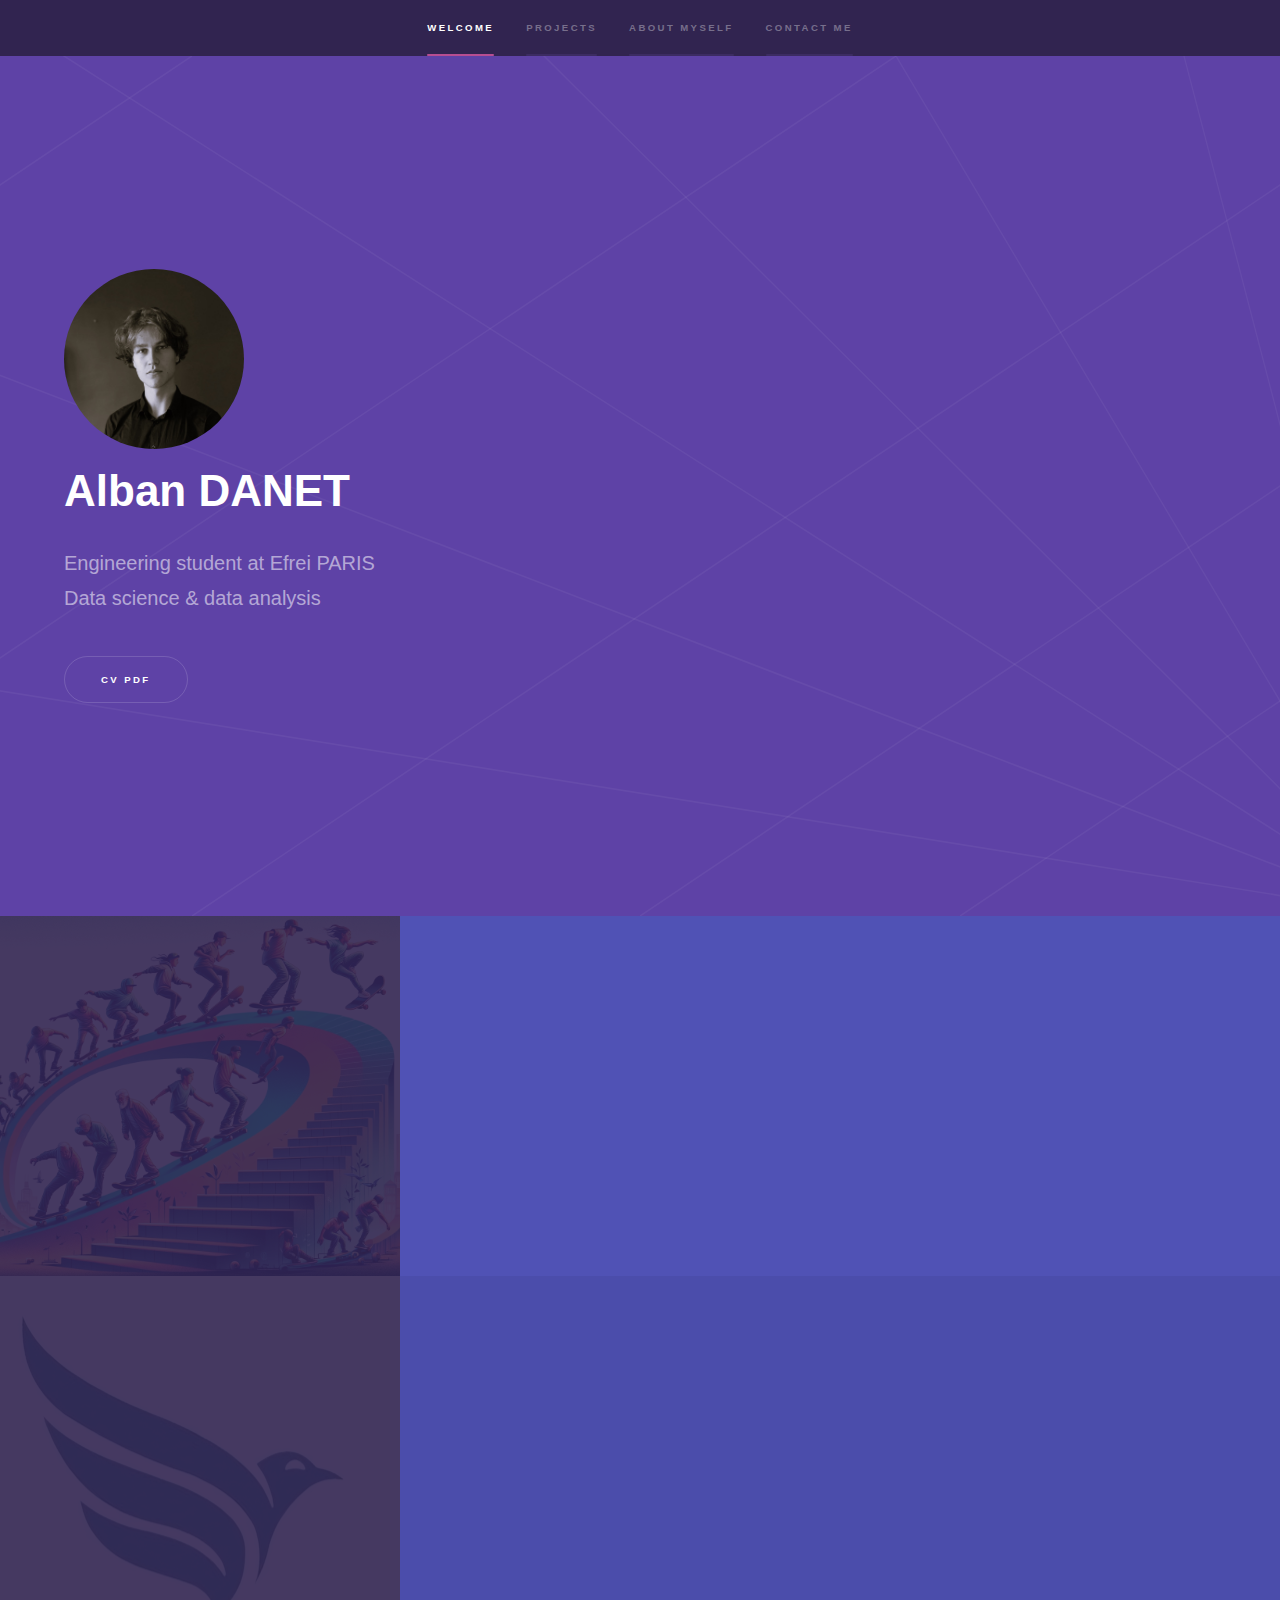
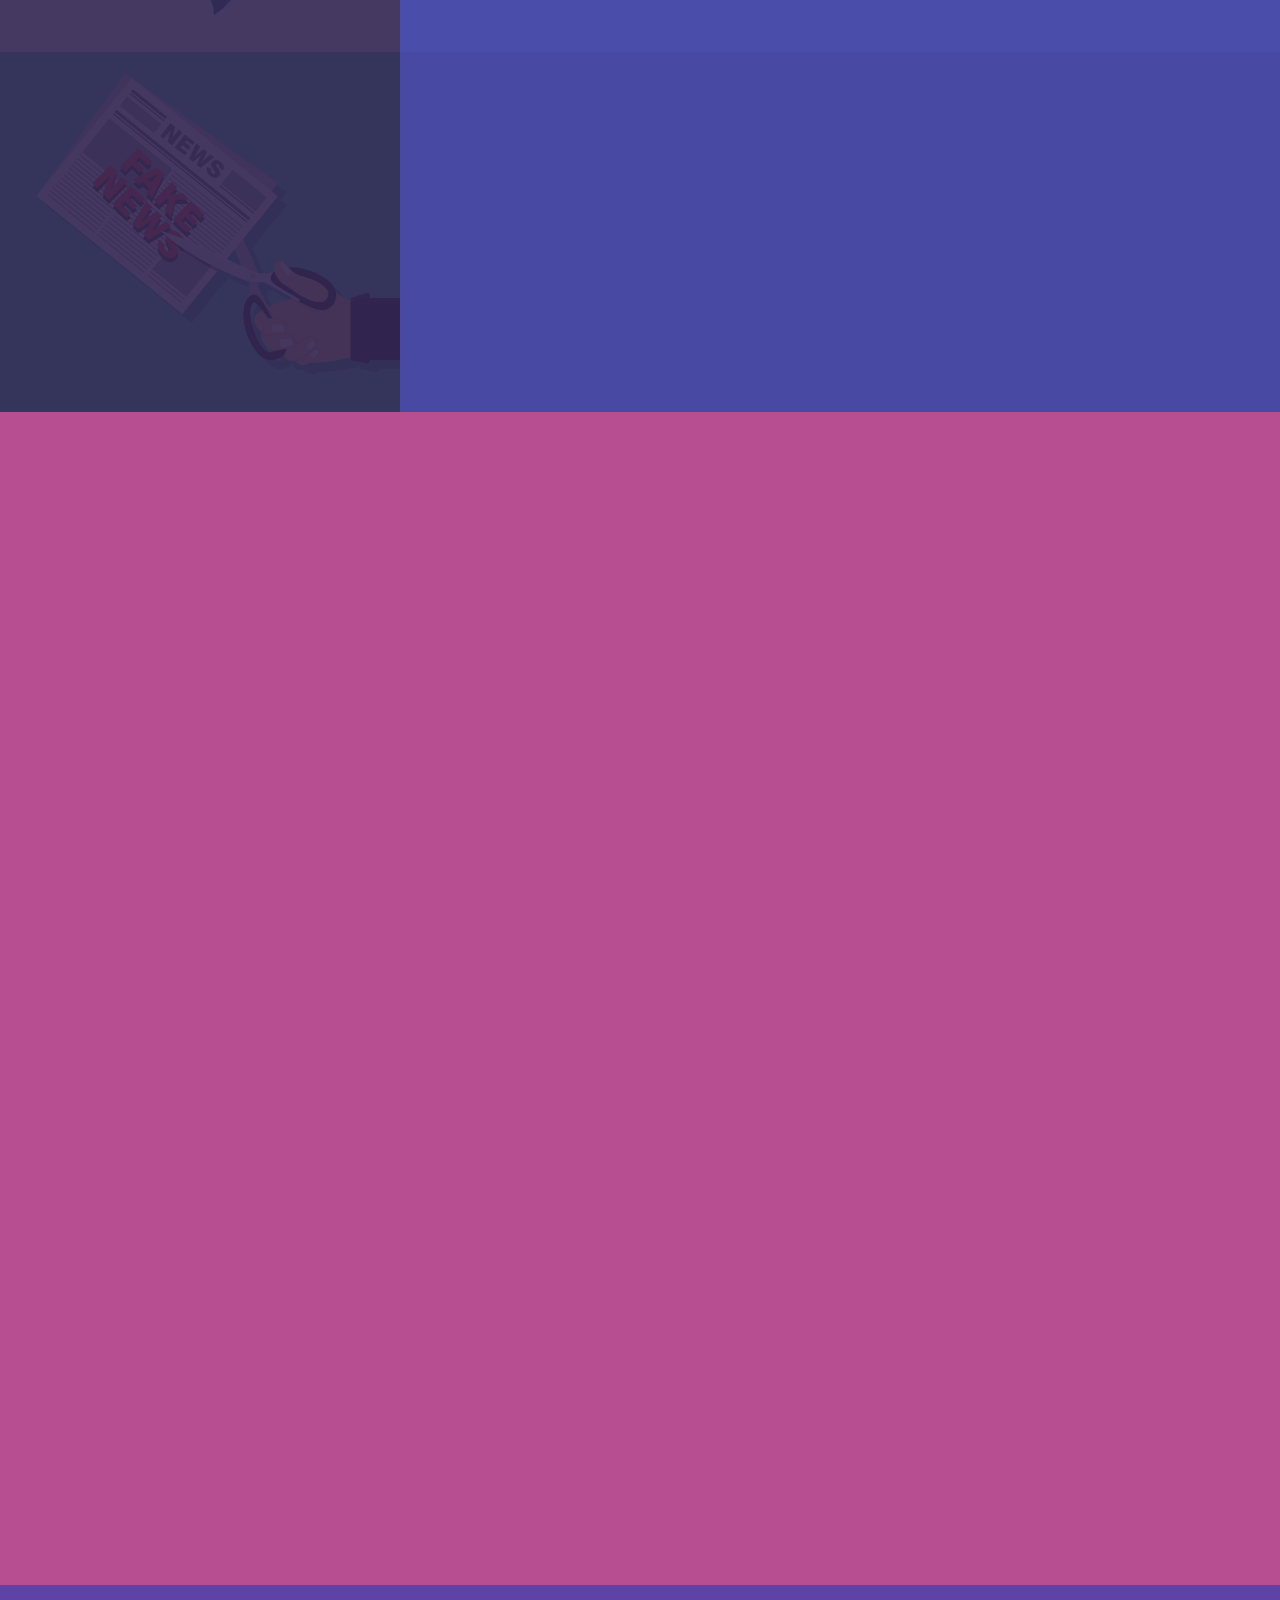
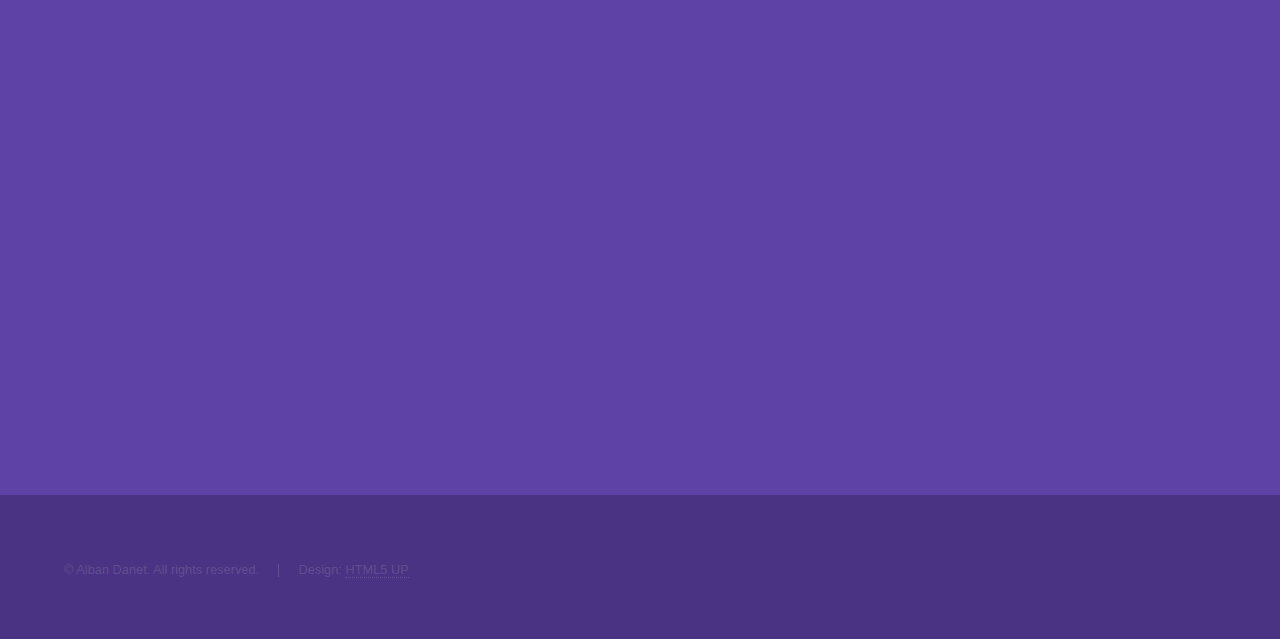
==== index.html @ cf2ff861 "Entire push" ====
<!DOCTYPE HTML>
<!--
	Design by
	Hyperspace by HTML5 UP
	html5up.net | @ajlkn

	Content by 
	Alban Danet

	Changes : 
	- Adding a profil picture image.
	- Adding new categories for the projects parts.
	- The contact part has been simplified. Deleting the form and the introduction paragraph.
-->
<html>
	<head>
		<title>Alban_DANET_data</title>
		<meta charset="utf-8" />
		<meta name="viewport" content="width=device-width, initial-scale=1, user-scalable=no" />
		<link rel="stylesheet" href="assets/css/main.css" />
		<noscript><link rel="stylesheet" href="assets/css/noscript.css" /></noscript>
	</head>
	<body class="is-preload">

		<!-- Sidebar -->
			<section id="sidebar">
				<div class="inner">
					<nav>
						<ul>
							<li><a href="#intro">Welcome</a></li>
							<li><a href="#projects">Projects</a></li>
							<li><a href="#about">About myself</a></li>
							<li><a href="#contact">Contact me</a></li>
						</ul>
					</nav>
				</div>
			</section>

		<!-- Wrapper -->
			<div id="wrapper">

				<!-- Intro -->
					<section id="intro" class="wrapper style1 fullscreen fade-up">
						<div class="inner">
							<img src="images/photo_profil_nb.jpg" style="width:180px; height:180px; object-fit: cover; border-radius: 50%; display: inline-block;">
							<h1>Alban DANET</h1>
							<p>Engineering student at Efrei PARIS<br />
							Data science & data analysis</p>
							<ul class="actions">
								<li><a href="images/cv_Alban_DANET_2023.pdf" class="button">CV PDF</a></li>
							</ul>
						</div>
					</section>
				
				<!-- Projects -->
					<section id="projects" class="wrapper style2 spotlights">
						<section>
							<a href="#" class="image"><img src="images/ageperf_ffrs.jpg" alt="" data-position="center center" /></a>
							<div class="content">
								<div class="inner">
									<h2>Age-Performance Dynamics in Skateboarding</h2>
									<p>Developing a comprehensive ranking system aimed at evaluating skateboarders, with the ultimate goal of uncovering the intricate relationship between age and performance in the world of skateboarding. <em>FFRS - internship</em></p>
									<ul class="actions">
										<li><a href="ageperf_ffrs.html" class="button">Learn more</a></li>
									</ul>
								</div>
							</div>
						</section>
						<section>
							<a href="#" class="image"><img src="images/falcon.jpeg" alt="" data-position="top center" /></a>
							<div class="content">
								<div class="inner">
									<h2>FALC'ON</h2>
									<p>Joining FALC'On as a data scientist, I'm contributing to this project incubated at Efrei Paris, which aims to make text transcription into Easy-to-Read and Understand (FALC) format accessible to all, simplifying documents for those with reading difficulties, dyslexia, or language barriers.</p>
									<ul class="actions">
										<li><a href="falcon.html" class="button">Learn more</a></li>
									</ul>
								</div>
							</div>
						</section>
						<section>
							<a href="#" class="image"><img src="images/fake_news.jpg" alt="" data-position="25% 25%" /></a>
							<div class="content">
								<div class="inner">
									<h2>Truth Guard</h2>
									<p>Participating in the development of the machine learning model for Truth Guard, a school project aimed at creating a fake news detector.</p>
									<ul class="actions">
										<li><a href="truthguard.html" class="button">Learn more</a></li>
									</ul>
								</div>
							</div>
						</section>
					</section>

				<!-- About myself -->
					<section id="about" class="wrapper style3 fade-up">
						<div class="inner">
							<h2>My Journey</h2>
							<p>From a young age, I have been deeply passionate about science, mathematics, sports, and especially the statistical aspects of sports dashboards. This led me to choose an engineering school with a wide range of career opportunities. My fascination with data began with data visualization projects and gradually evolved into machine learning projects. Currently, I am pursuing a Master's in Data Engineering, where I am driven by the challenge of solving problems using data.</p>

							<h2>Professional Experience</h2>
							<p>Since my second-year internship, I have been working at Fnac during the holidays, gaining practical experience in a dynamic retail environment. I also hold a BAFA certification and have been involved in youth animation, which has enhanced my skills in leadership and communication. Additionally, I made my first-year master's internship at INSEP with the French Roller Sports Federation. It was focused on data science and data analysis, further strengthening my practical knowledge in the field.</p>
							
							<br>

							<div class="features">
								<section>
									<span class="icon solid major fa-solid fa-code-branch"></span>
									<h3>Python & Data Management</h3>
									<p>Skilled in Python for machine learning, data visualization, and general data management tasks, enabling effective analysis and insights.</p>
								</section>
								<section>
									<span class="icon solid major fa-globe"></span>
									<h3>Advanced English</h3>
									<p>Proficient in English with a TOEIC score of 870, capable of fluent communication and understanding technical documentation.</p>
								</section>
								<section>
									<span class="icon solid major fa-database"></span>
									<h3>SQL Database Management</h3>
									<p>Experienced in managing databases using SQL, enhancing data accessibility and integrity across complex systems.</p>
								</section>
								<section>
									<span class="icon solid major fa-users"></span>
									<h3>Leadership</h3>
									<p>Demonstrated leadership skills, guiding teams towards achieving common goals and fostering a collaborative work environment.</p>
								</section>
								<section>
									<span class="icon solid major fa-chart-bar"></span>
									<h3>Advanced Mathematics</h3>
									<p>Strong foundation in advanced mathematics including statistics and probability, crucial for rigorous data analysis.</p>
								</section>
								<section>
									<span class="icon solid major fa-comments"></span>
									<h3>Communication</h3>
									<p>Effective communicator, adept at presenting complex information clearly and persuasively to diverse audiences.</p>
								</section>
							</div>
							
					</section>

				<!-- Contact -->
				<section id="contact" class="wrapper style1 fade-up">
					<div class="inner">
						<h2>Contact</h2>
						<ul class="contact">
							<li>
								<h3>Address</h3>
								<span>Paris 15, France</span>
							</li>
							<li>
								<h3>Phone</h3>
								<span>06 45 59 61 69</span>
							</li>
							<li>
								<h3>Email</h3>
								<a href="mailto:alban.danet@efrei.net">alban.danet@efrei.net</a>
							</li>
							<li>
								<h3>Connect with me</h3>
								<ul class="icons">
									<li><a href="https://github.com/albandanet" class="icon brands fa-github"><span class="label">GitHub</span></a></li>
									<li><a href="https://fr.linkedin.com/in/alban-danet-a6b5591b9" class="icon brands fa-linkedin-in"><span class="label">LinkedIn</span></a></li>
									<li><a href="mailto:alban.danet@efrei.net" class="icon solid fa-envelope"><span class="label">Email</span></a></li>
								</ul>
							</li>
						</ul>
					</div>
				</section>
				

			</div>

		<!-- Footer -->
			<footer id="footer" class="wrapper style1-alt">
				<div class="inner">
					<ul class="menu">
						<li>&copy; Alban Danet. All rights reserved.</li><li>Design: <a href="http://html5up.net">HTML5 UP</a></li>
					</ul>
				</div>
			</footer>

		<!-- Scripts -->
			<script src="assets/js/jquery.min.js"></script>
			<script src="assets/js/jquery.scrollex.min.js"></script>
			<script src="assets/js/jquery.scrolly.min.js"></script>
			<script src="assets/js/browser.min.js"></script>
			<script src="assets/js/breakpoints.min.js"></script>
			<script src="assets/js/util.js"></script>
			<script src="assets/js/main.js"></script>

	</body>
</html>
---- assets/css/main.css ----
@import url(fontawesome-all.min.css);

/*
	Hyperspace by HTML5 UP
	html5up.net | @ajlkn
	Free for personal and commercial use under the CCA 3.0 license (html5up.net/license)
*/

html, body, div, span, applet, object,
iframe, h1, h2, h3, h4, h5, h6, p, blockquote,
pre, a, abbr, acronym, address, big, cite,
code, del, dfn, em, img, ins, kbd, q, s, samp,
small, strike, strong, sub, sup, tt, var, b,
u, i, center, dl, dt, dd, ol, ul, li, fieldset,
form, label, legend, table, caption, tbody,
tfoot, thead, tr, th, td, article, aside,
canvas, details, embed, figure, figcaption,
footer, header, hgroup, menu, nav, output, ruby,
section, summary, time, mark, audio, video {
	margin: 0;
	padding: 0;
	border: 0;
	font-size: 100%;
	font: inherit;
	vertical-align: baseline;}

article, aside, details, figcaption, figure,
footer, header, hgroup, menu, nav, section {
	display: block;}

body {
	line-height: 1;
}

ol, ul {
	list-style: none;
}

blockquote, q {
	quotes: none;
}

	blockquote:before, blockquote:after, q:before, q:after {
		content: '';
		content: none;
	}

table {
	border-collapse: collapse;
	border-spacing: 0;
}

body {
	-webkit-text-size-adjust: none;
}

mark {
	background-color: transparent;
	color: inherit;
}

input::-moz-focus-inner {
	border: 0;
	padding: 0;
}

input, select, textarea {
	-moz-appearance: none;
	-webkit-appearance: none;
	-ms-appearance: none;
	appearance: none;
}

/* Basic */

	@-ms-viewport {
		width: device-width;
	}

	body {
		-ms-overflow-style: scrollbar;
	}

	@media screen and (max-width: 480px) {

		html, body {
			min-width: 320px;
		}

	}

	html {
		box-sizing: border-box;
	}

	*, *:before, *:after {
		box-sizing: inherit;
	}

	body {
		background: #312450;
	}

		body.is-preload *, body.is-preload *:before, body.is-preload *:after {
			-moz-animation: none !important;
			-webkit-animation: none !important;
			-ms-animation: none !important;
			animation: none !important;
			-moz-transition: none !important;
			-webkit-transition: none !important;
			-ms-transition: none !important;
			transition: none !important;
		}

/* Type */

	body, input, select, textarea {
		color: rgba(255, 255, 255, 0.55);
		font-family: Arial, Helvetica, sans-serif;
		font-size: 16.5pt;
		font-weight: normal;
		line-height: 1.75;
	}

		@media screen and (max-width: 1680px) {

			body, input, select, textarea {
				font-size: 13pt;
			}

		}

		@media screen and (max-width: 1280px) {

			body, input, select, textarea {
				font-size: 12pt;
			}

		}

		@media screen and (max-width: 360px) {

			body, input, select, textarea {
				font-size: 11pt;
			}

		}

	a {
		-moz-transition: color 0.2s ease, border-bottom-color 0.2s ease;
		-webkit-transition: color 0.2s ease, border-bottom-color 0.2s ease;
		-ms-transition: color 0.2s ease, border-bottom-color 0.2s ease;
		transition: color 0.2s ease, border-bottom-color 0.2s ease;
		border-bottom: dotted 1px rgba(255, 255, 255, 0.35);
		color: inherit;
		text-decoration: none;
	}

		a:hover {
			border-bottom-color: transparent;
			color: #ffffff;
		}

	strong, b {
		color: #ffffff;
		font-weight: bold;
	}

	em, i {
		font-style: italic;
	}

	p {
		margin: 0 0 2em 0;
	}

	h1, h2, h3, h4, h5, h6 {
		color: #ffffff;
		font-weight: bold;
		line-height: 1.5;
		margin: 0 0 0.5em 0;
	}

		h1 a, h2 a, h3 a, h4 a, h5 a, h6 a {
			color: inherit;
			text-decoration: none;
		}

	h1 {
		font-size: 2.75em;
	}

		h1.major {
			margin: 0 0 1.3em 0;
			position: relative;
			padding-bottom: 0.35em;
		}

			h1.major:after {
				background-image: -moz-linear-gradient(to right, #5e42a6, #b74e91);
				background-image: -webkit-linear-gradient(to right, #5e42a6, #b74e91);
				background-image: -ms-linear-gradient(to right, #5e42a6, #b74e91);
				background-image: linear-gradient(to right, #5e42a6, #b74e91);
				-moz-transition: max-width 0.2s ease;
				-webkit-transition: max-width 0.2s ease;
				-ms-transition: max-width 0.2s ease;
				transition: max-width 0.2s ease;
				border-radius: 0.2em;
				bottom: 0;
				content: '';
				height: 0.05em;
				position: absolute;
				right: 0;
				width: 100%;
			}

	h2 {
		font-size: 1.75em;
	}

	h3 {
		font-size: 1.1em;
	}

	h4 {
		font-size: 1em;
	}

	h5 {
		font-size: 0.8em;
	}

	h6 {
		font-size: 0.6em;
	}

	@media screen and (max-width: 736px) {

		h1 {
			font-size: 2em;
		}

		h2 {
			font-size: 1.25em;
		}

		h3 {
			font-size: 1em;
		}

		h4 {
			font-size: 0.8em;
		}

		h5 {
			font-size: 0.6em;
		}

		h6 {
			font-size: 0.6em;
		}

	}

	sub {
		font-size: 0.8em;
		position: relative;
		top: 0.5em;
	}

	sup {
		font-size: 0.8em;
		position: relative;
		top: -0.5em;
	}

	blockquote {
		border-left: solid 4px rgba(255, 255, 255, 0.15);
		font-style: italic;
		margin: 0 0 2em 0;
		padding: 0.5em 0 0.5em 2em;
	}

	code {
		background: rgba(255, 255, 255, 0.05);
		border-radius: 0.25em;
		border: solid 1px rgba(255, 255, 255, 0.15);
		font-family: "Courier New", monospace;
		font-size: 0.9em;
		margin: 0 0.25em;
		padding: 0.25em 0.65em;
	}

	pre {
		-webkit-overflow-scrolling: touch;
		font-family: "Courier New", monospace;
		font-size: 0.9em;
		margin: 0 0 2em 0;
	}

		pre code {
			display: block;
			line-height: 1.75em;
			padding: 1em 1.5em;
			overflow-x: auto;
		}

	hr {
		border: 0;
		border-bottom: solid 1px rgba(255, 255, 255, 0.15);
		margin: 2em 0;
	}

		hr.major {
			margin: 3em 0;
		}

	.align-left {
		text-align: left;
	}

	.align-center {
		text-align: center;
	}

	.align-right {
		text-align: right;
	}

/* Row */

	.row {
		display: flex;
		flex-wrap: wrap;
		box-sizing: border-box;
		align-items: stretch;
	}

		.row > * {
			box-sizing: border-box;
		}

		.row.gtr-uniform > * > :last-child {
			margin-bottom: 0;
		}

		.row.aln-left {
			justify-content: flex-start;
		}

		.row.aln-center {
			justify-content: center;
		}

		.row.aln-right {
			justify-content: flex-end;
		}

		.row.aln-top {
			align-items: flex-start;
		}

		.row.aln-middle {
			align-items: center;
		}

		.row.aln-bottom {
			align-items: flex-end;
		}

		.row > .imp {
			order: -1;
		}

		.row > .col-1 {
			width: 8.33333%;
		}

		.row > .off-1 {
			margin-left: 8.33333%;
		}

		.row > .col-2 {
			width: 16.66667%;
		}

		.row > .off-2 {
			margin-left: 16.66667%;
		}

		.row > .col-3 {
			width: 25%;
		}

		.row > .off-3 {
			margin-left: 25%;
		}

		.row > .col-4 {
			width: 33.33333%;
		}

		.row > .off-4 {
			margin-left: 33.33333%;
		}

		.row > .col-5 {
			width: 41.66667%;
		}

		.row > .off-5 {
			margin-left: 41.66667%;
		}

		.row > .col-6 {
			width: 50%;
		}

		.row > .off-6 {
			margin-left: 50%;
		}

		.row > .col-7 {
			width: 58.33333%;
		}

		.row > .off-7 {
			margin-left: 58.33333%;
		}

		.row > .col-8 {
			width: 66.66667%;
		}

		.row > .off-8 {
			margin-left: 66.66667%;
		}

		.row > .col-9 {
			width: 75%;
		}

		.row > .off-9 {
			margin-left: 75%;
		}

		.row > .col-10 {
			width: 83.33333%;
		}

		.row > .off-10 {
			margin-left: 83.33333%;
		}

		.row > .col-11 {
			width: 91.66667%;
		}

		.row > .off-11 {
			margin-left: 91.66667%;
		}

		.row > .col-12 {
			width: 100%;
		}

		.row > .off-12 {
			margin-left: 100%;
		}

		.row.gtr-0 {
			margin-top: 0;
			margin-left: 0em;
		}

			.row.gtr-0 > * {
				padding: 0 0 0 0em;
			}

			.row.gtr-0.gtr-uniform {
				margin-top: 0em;
			}

				.row.gtr-0.gtr-uniform > * {
					padding-top: 0em;
				}

		.row.gtr-25 {
			margin-top: 0;
			margin-left: -0.375em;
		}

			.row.gtr-25 > * {
				padding: 0 0 0 0.375em;
			}

			.row.gtr-25.gtr-uniform {
				margin-top: -0.375em;
			}

				.row.gtr-25.gtr-uniform > * {
					padding-top: 0.375em;
				}

		.row.gtr-50 {
			margin-top: 0;
			margin-left: -0.75em;
		}

			.row.gtr-50 > * {
				padding: 0 0 0 0.75em;
			}

			.row.gtr-50.gtr-uniform {
				margin-top: -0.75em;
			}

				.row.gtr-50.gtr-uniform > * {
					padding-top: 0.75em;
				}

		.row {
			margin-top: 0;
			margin-left: -1.5em;
		}

			.row > * {
				padding: 0 0 0 1.5em;
			}

			.row.gtr-uniform {
				margin-top: -1.5em;
			}

				.row.gtr-uniform > * {
					padding-top: 1.5em;
				}

		.row.gtr-150 {
			margin-top: 0;
			margin-left: -2.25em;
		}

			.row.gtr-150 > * {
				padding: 0 0 0 2.25em;
			}

			.row.gtr-150.gtr-uniform {
				margin-top: -2.25em;
			}

				.row.gtr-150.gtr-uniform > * {
					padding-top: 2.25em;
				}

		.row.gtr-200 {
			margin-top: 0;
			margin-left: -3em;
		}

			.row.gtr-200 > * {
				padding: 0 0 0 3em;
			}

			.row.gtr-200.gtr-uniform {
				margin-top: -3em;
			}

				.row.gtr-200.gtr-uniform > * {
					padding-top: 3em;
				}

		@media screen and (max-width: 1680px) {

			.row {
				display: flex;
				flex-wrap: wrap;
				box-sizing: border-box;
				align-items: stretch;
			}

				.row > * {
					box-sizing: border-box;
				}

				.row.gtr-uniform > * > :last-child {
					margin-bottom: 0;
				}

				.row.aln-left {
					justify-content: flex-start;
				}

				.row.aln-center {
					justify-content: center;
				}

				.row.aln-right {
					justify-content: flex-end;
				}

				.row.aln-top {
					align-items: flex-start;
				}

				.row.aln-middle {
					align-items: center;
				}

				.row.aln-bottom {
					align-items: flex-end;
				}

				.row > .imp-xlarge {
					order: -1;
				}

				.row > .col-1-xlarge {
					width: 8.33333%;
				}

				.row > .off-1-xlarge {
					margin-left: 8.33333%;
				}

				.row > .col-2-xlarge {
					width: 16.66667%;
				}

				.row > .off-2-xlarge {
					margin-left: 16.66667%;
				}

				.row > .col-3-xlarge {
					width: 25%;
				}

				.row > .off-3-xlarge {
					margin-left: 25%;
				}

				.row > .col-4-xlarge {
					width: 33.33333%;
				}

				.row > .off-4-xlarge {
					margin-left: 33.33333%;
				}

				.row > .col-5-xlarge {
					width: 41.66667%;
				}

				.row > .off-5-xlarge {
					margin-left: 41.66667%;
				}

				.row > .col-6-xlarge {
					width: 50%;
				}

				.row > .off-6-xlarge {
					margin-left: 50%;
				}

				.row > .col-7-xlarge {
					width: 58.33333%;
				}

				.row > .off-7-xlarge {
					margin-left: 58.33333%;
				}

				.row > .col-8-xlarge {
					width: 66.66667%;
				}

				.row > .off-8-xlarge {
					margin-left: 66.66667%;
				}

				.row > .col-9-xlarge {
					width: 75%;
				}

				.row > .off-9-xlarge {
					margin-left: 75%;
				}

				.row > .col-10-xlarge {
					width: 83.33333%;
				}

				.row > .off-10-xlarge {
					margin-left: 83.33333%;
				}

				.row > .col-11-xlarge {
					width: 91.66667%;
				}

				.row > .off-11-xlarge {
					margin-left: 91.66667%;
				}

				.row > .col-12-xlarge {
					width: 100%;
				}

				.row > .off-12-xlarge {
					margin-left: 100%;
				}

				.row.gtr-0 {
					margin-top: 0;
					margin-left: 0em;
				}

					.row.gtr-0 > * {
						padding: 0 0 0 0em;
					}

					.row.gtr-0.gtr-uniform {
						margin-top: 0em;
					}

						.row.gtr-0.gtr-uniform > * {
							padding-top: 0em;
						}

				.row.gtr-25 {
					margin-top: 0;
					margin-left: -0.375em;
				}

					.row.gtr-25 > * {
						padding: 0 0 0 0.375em;
					}

					.row.gtr-25.gtr-uniform {
						margin-top: -0.375em;
					}

						.row.gtr-25.gtr-uniform > * {
							padding-top: 0.375em;
						}

				.row.gtr-50 {
					margin-top: 0;
					margin-left: -0.75em;
				}

					.row.gtr-50 > * {
						padding: 0 0 0 0.75em;
					}

					.row.gtr-50.gtr-uniform {
						margin-top: -0.75em;
					}

						.row.gtr-50.gtr-uniform > * {
							padding-top: 0.75em;
						}

				.row {
					margin-top: 0;
					margin-left: -1.5em;
				}

					.row > * {
						padding: 0 0 0 1.5em;
					}

					.row.gtr-uniform {
						margin-top: -1.5em;
					}

						.row.gtr-uniform > * {
							padding-top: 1.5em;
						}

				.row.gtr-150 {
					margin-top: 0;
					margin-left: -2.25em;
				}

					.row.gtr-150 > * {
						padding: 0 0 0 2.25em;
					}

					.row.gtr-150.gtr-uniform {
						margin-top: -2.25em;
					}

						.row.gtr-150.gtr-uniform > * {
							padding-top: 2.25em;
						}

				.row.gtr-200 {
					margin-top: 0;
					margin-left: -3em;
				}

					.row.gtr-200 > * {
						padding: 0 0 0 3em;
					}

					.row.gtr-200.gtr-uniform {
						margin-top: -3em;
					}

						.row.gtr-200.gtr-uniform > * {
							padding-top: 3em;
						}

		}

		@media screen and (max-width: 1280px) {

			.row {
				display: flex;
				flex-wrap: wrap;
				box-sizing: border-box;
				align-items: stretch;
			}

				.row > * {
					box-sizing: border-box;
				}

				.row.gtr-uniform > * > :last-child {
					margin-bottom: 0;
				}

				.row.aln-left {
					justify-content: flex-start;
				}

				.row.aln-center {
					justify-content: center;
				}

				.row.aln-right {
					justify-content: flex-end;
				}

				.row.aln-top {
					align-items: flex-start;
				}

				.row.aln-middle {
					align-items: center;
				}

				.row.aln-bottom {
					align-items: flex-end;
				}

				.row > .imp-large {
					order: -1;
				}

				.row > .col-1-large {
					width: 8.33333%;
				}

				.row > .off-1-large {
					margin-left: 8.33333%;
				}

				.row > .col-2-large {
					width: 16.66667%;
				}

				.row > .off-2-large {
					margin-left: 16.66667%;
				}

				.row > .col-3-large {
					width: 25%;
				}

				.row > .off-3-large {
					margin-left: 25%;
				}

				.row > .col-4-large {
					width: 33.33333%;
				}

				.row > .off-4-large {
					margin-left: 33.33333%;
				}

				.row > .col-5-large {
					width: 41.66667%;
				}

				.row > .off-5-large {
					margin-left: 41.66667%;
				}

				.row > .col-6-large {
					width: 50%;
				}

				.row > .off-6-large {
					margin-left: 50%;
				}

				.row > .col-7-large {
					width: 58.33333%;
				}

				.row > .off-7-large {
					margin-left: 58.33333%;
				}

				.row > .col-8-large {
					width: 66.66667%;
				}

				.row > .off-8-large {
					margin-left: 66.66667%;
				}

				.row > .col-9-large {
					width: 75%;
				}

				.row > .off-9-large {
					margin-left: 75%;
				}

				.row > .col-10-large {
					width: 83.33333%;
				}

				.row > .off-10-large {
					margin-left: 83.33333%;
				}

				.row > .col-11-large {
					width: 91.66667%;
				}

				.row > .off-11-large {
					margin-left: 91.66667%;
				}

				.row > .col-12-large {
					width: 100%;
				}

				.row > .off-12-large {
					margin-left: 100%;
				}

				.row.gtr-0 {
					margin-top: 0;
					margin-left: 0em;
				}

					.row.gtr-0 > * {
						padding: 0 0 0 0em;
					}

					.row.gtr-0.gtr-uniform {
						margin-top: 0em;
					}

						.row.gtr-0.gtr-uniform > * {
							padding-top: 0em;
						}

				.row.gtr-25 {
					margin-top: 0;
					margin-left: -0.375em;
				}

					.row.gtr-25 > * {
						padding: 0 0 0 0.375em;
					}

					.row.gtr-25.gtr-uniform {
						margin-top: -0.375em;
					}

						.row.gtr-25.gtr-uniform > * {
							padding-top: 0.375em;
						}

				.row.gtr-50 {
					margin-top: 0;
					margin-left: -0.75em;
				}

					.row.gtr-50 > * {
						padding: 0 0 0 0.75em;
					}

					.row.gtr-50.gtr-uniform {
						margin-top: -0.75em;
					}

						.row.gtr-50.gtr-uniform > * {
							padding-top: 0.75em;
						}

				.row {
					margin-top: 0;
					margin-left: -1.5em;
				}

					.row > * {
						padding: 0 0 0 1.5em;
					}

					.row.gtr-uniform {
						margin-top: -1.5em;
					}

						.row.gtr-uniform > * {
							padding-top: 1.5em;
						}

				.row.gtr-150 {
					margin-top: 0;
					margin-left: -2.25em;
				}

					.row.gtr-150 > * {
						padding: 0 0 0 2.25em;
					}

					.row.gtr-150.gtr-uniform {
						margin-top: -2.25em;
					}

						.row.gtr-150.gtr-uniform > * {
							padding-top: 2.25em;
						}

				.row.gtr-200 {
					margin-top: 0;
					margin-left: -3em;
				}

					.row.gtr-200 > * {
						padding: 0 0 0 3em;
					}

					.row.gtr-200.gtr-uniform {
						margin-top: -3em;
					}

						.row.gtr-200.gtr-uniform > * {
							padding-top: 3em;
						}

		}

		@media screen and (max-width: 980px) {

			.row {
				display: flex;
				flex-wrap: wrap;
				box-sizing: border-box;
				align-items: stretch;
			}

				.row > * {
					box-sizing: border-box;
				}

				.row.gtr-uniform > * > :last-child {
					margin-bottom: 0;
				}

				.row.aln-left {
					justify-content: flex-start;
				}

				.row.aln-center {
					justify-content: center;
				}

				.row.aln-right {
					justify-content: flex-end;
				}

				.row.aln-top {
					align-items: flex-start;
				}

				.row.aln-middle {
					align-items: center;
				}

				.row.aln-bottom {
					align-items: flex-end;
				}

				.row > .imp-medium {
					order: -1;
				}

				.row > .col-1-medium {
					width: 8.33333%;
				}

				.row > .off-1-medium {
					margin-left: 8.33333%;
				}

				.row > .col-2-medium {
					width: 16.66667%;
				}

				.row > .off-2-medium {
					margin-left: 16.66667%;
				}

				.row > .col-3-medium {
					width: 25%;
				}

				.row > .off-3-medium {
					margin-left: 25%;
				}

				.row > .col-4-medium {
					width: 33.33333%;
				}

				.row > .off-4-medium {
					margin-left: 33.33333%;
				}

				.row > .col-5-medium {
					width: 41.66667%;
				}

				.row > .off-5-medium {
					margin-left: 41.66667%;
				}

				.row > .col-6-medium {
					width: 50%;
				}

				.row > .off-6-medium {
					margin-left: 50%;
				}

				.row > .col-7-medium {
					width: 58.33333%;
				}

				.row > .off-7-medium {
					margin-left: 58.33333%;
				}

				.row > .col-8-medium {
					width: 66.66667%;
				}

				.row > .off-8-medium {
					margin-left: 66.66667%;
				}

				.row > .col-9-medium {
					width: 75%;
				}

				.row > .off-9-medium {
					margin-left: 75%;
				}

				.row > .col-10-medium {
					width: 83.33333%;
				}

				.row > .off-10-medium {
					margin-left: 83.33333%;
				}

				.row > .col-11-medium {
					width: 91.66667%;
				}

				.row > .off-11-medium {
					margin-left: 91.66667%;
				}

				.row > .col-12-medium {
					width: 100%;
				}

				.row > .off-12-medium {
					margin-left: 100%;
				}

				.row.gtr-0 {
					margin-top: 0;
					margin-left: 0em;
				}

					.row.gtr-0 > * {
						padding: 0 0 0 0em;
					}

					.row.gtr-0.gtr-uniform {
						margin-top: 0em;
					}

						.row.gtr-0.gtr-uniform > * {
							padding-top: 0em;
						}

				.row.gtr-25 {
					margin-top: 0;
					margin-left: -0.375em;
				}

					.row.gtr-25 > * {
						padding: 0 0 0 0.375em;
					}

					.row.gtr-25.gtr-uniform {
						margin-top: -0.375em;
					}

						.row.gtr-25.gtr-uniform > * {
							padding-top: 0.375em;
						}

				.row.gtr-50 {
					margin-top: 0;
					margin-left: -0.75em;
				}

					.row.gtr-50 > * {
						padding: 0 0 0 0.75em;
					}

					.row.gtr-50.gtr-uniform {
						margin-top: -0.75em;
					}

						.row.gtr-50.gtr-uniform > * {
							padding-top: 0.75em;
						}

				.row {
					margin-top: 0;
					margin-left: -1.5em;
				}

					.row > * {
						padding: 0 0 0 1.5em;
					}

					.row.gtr-uniform {
						margin-top: -1.5em;
					}

						.row.gtr-uniform > * {
							padding-top: 1.5em;
						}

				.row.gtr-150 {
					margin-top: 0;
					margin-left: -2.25em;
				}

					.row.gtr-150 > * {
						padding: 0 0 0 2.25em;
					}

					.row.gtr-150.gtr-uniform {
						margin-top: -2.25em;
					}

						.row.gtr-150.gtr-uniform > * {
							padding-top: 2.25em;
						}

				.row.gtr-200 {
					margin-top: 0;
					margin-left: -3em;
				}

					.row.gtr-200 > * {
						padding: 0 0 0 3em;
					}

					.row.gtr-200.gtr-uniform {
						margin-top: -3em;
					}

						.row.gtr-200.gtr-uniform > * {
							padding-top: 3em;
						}

		}

		@media screen and (max-width: 736px) {

			.row {
				display: flex;
				flex-wrap: wrap;
				box-sizing: border-box;
				align-items: stretch;
			}

				.row > * {
					box-sizing: border-box;
				}

				.row.gtr-uniform > * > :last-child {
					margin-bottom: 0;
				}

				.row.aln-left {
					justify-content: flex-start;
				}

				.row.aln-center {
					justify-content: center;
				}

				.row.aln-right {
					justify-content: flex-end;
				}

				.row.aln-top {
					align-items: flex-start;
				}

				.row.aln-middle {
					align-items: center;
				}

				.row.aln-bottom {
					align-items: flex-end;
				}

				.row > .imp-small {
					order: -1;
				}

				.row > .col-1-small {
					width: 8.33333%;
				}

				.row > .off-1-small {
					margin-left: 8.33333%;
				}

				.row > .col-2-small {
					width: 16.66667%;
				}

				.row > .off-2-small {
					margin-left: 16.66667%;
				}

				.row > .col-3-small {
					width: 25%;
				}

				.row > .off-3-small {
					margin-left: 25%;
				}

				.row > .col-4-small {
					width: 33.33333%;
				}

				.row > .off-4-small {
					margin-left: 33.33333%;
				}

				.row > .col-5-small {
					width: 41.66667%;
				}

				.row > .off-5-small {
					margin-left: 41.66667%;
				}

				.row > .col-6-small {
					width: 50%;
				}

				.row > .off-6-small {
					margin-left: 50%;
				}

				.row > .col-7-small {
					width: 58.33333%;
				}

				.row > .off-7-small {
					margin-left: 58.33333%;
				}

				.row > .col-8-small {
					width: 66.66667%;
				}

				.row > .off-8-small {
					margin-left: 66.66667%;
				}

				.row > .col-9-small {
					width: 75%;
				}

				.row > .off-9-small {
					margin-left: 75%;
				}

				.row > .col-10-small {
					width: 83.33333%;
				}

				.row > .off-10-small {
					margin-left: 83.33333%;
				}

				.row > .col-11-small {
					width: 91.66667%;
				}

				.row > .off-11-small {
					margin-left: 91.66667%;
				}

				.row > .col-12-small {
					width: 100%;
				}

				.row > .off-12-small {
					margin-left: 100%;
				}

				.row.gtr-0 {
					margin-top: 0;
					margin-left: 0em;
				}

					.row.gtr-0 > * {
						padding: 0 0 0 0em;
					}

					.row.gtr-0.gtr-uniform {
						margin-top: 0em;
					}

						.row.gtr-0.gtr-uniform > * {
							padding-top: 0em;
						}

				.row.gtr-25 {
					margin-top: 0;
					margin-left: -0.375em;
				}

					.row.gtr-25 > * {
						padding: 0 0 0 0.375em;
					}

					.row.gtr-25.gtr-uniform {
						margin-top: -0.375em;
					}

						.row.gtr-25.gtr-uniform > * {
							padding-top: 0.375em;
						}

				.row.gtr-50 {
					margin-top: 0;
					margin-left: -0.75em;
				}

					.row.gtr-50 > * {
						padding: 0 0 0 0.75em;
					}

					.row.gtr-50.gtr-uniform {
						margin-top: -0.75em;
					}

						.row.gtr-50.gtr-uniform > * {
							padding-top: 0.75em;
						}

				.row {
					margin-top: 0;
					margin-left: -1.5em;
				}

					.row > * {
						padding: 0 0 0 1.5em;
					}

					.row.gtr-uniform {
						margin-top: -1.5em;
					}

						.row.gtr-uniform > * {
							padding-top: 1.5em;
						}

				.row.gtr-150 {
					margin-top: 0;
					margin-left: -2.25em;
				}

					.row.gtr-150 > * {
						padding: 0 0 0 2.25em;
					}

					.row.gtr-150.gtr-uniform {
						margin-top: -2.25em;
					}

						.row.gtr-150.gtr-uniform > * {
							padding-top: 2.25em;
						}

				.row.gtr-200 {
					margin-top: 0;
					margin-left: -3em;
				}

					.row.gtr-200 > * {
						padding: 0 0 0 3em;
					}

					.row.gtr-200.gtr-uniform {
						margin-top: -3em;
					}

						.row.gtr-200.gtr-uniform > * {
							padding-top: 3em;
						}

		}

		@media screen and (max-width: 480px) {

			.row {
				display: flex;
				flex-wrap: wrap;
				box-sizing: border-box;
				align-items: stretch;
			}

				.row > * {
					box-sizing: border-box;
				}

				.row.gtr-uniform > * > :last-child {
					margin-bottom: 0;
				}

				.row.aln-left {
					justify-content: flex-start;
				}

				.row.aln-center {
					justify-content: center;
				}

				.row.aln-right {
					justify-content: flex-end;
				}

				.row.aln-top {
					align-items: flex-start;
				}

				.row.aln-middle {
					align-items: center;
				}

				.row.aln-bottom {
					align-items: flex-end;
				}

				.row > .imp-xsmall {
					order: -1;
				}

				.row > .col-1-xsmall {
					width: 8.33333%;
				}

				.row > .off-1-xsmall {
					margin-left: 8.33333%;
				}

				.row > .col-2-xsmall {
					width: 16.66667%;
				}

				.row > .off-2-xsmall {
					margin-left: 16.66667%;
				}

				.row > .col-3-xsmall {
					width: 25%;
				}

				.row > .off-3-xsmall {
					margin-left: 25%;
				}

				.row > .col-4-xsmall {
					width: 33.33333%;
				}

				.row > .off-4-xsmall {
					margin-left: 33.33333%;
				}

				.row > .col-5-xsmall {
					width: 41.66667%;
				}

				.row > .off-5-xsmall {
					margin-left: 41.66667%;
				}

				.row > .col-6-xsmall {
					width: 50%;
				}

				.row > .off-6-xsmall {
					margin-left: 50%;
				}

				.row > .col-7-xsmall {
					width: 58.33333%;
				}

				.row > .off-7-xsmall {
					margin-left: 58.33333%;
				}

				.row > .col-8-xsmall {
					width: 66.66667%;
				}

				.row > .off-8-xsmall {
					margin-left: 66.66667%;
				}

				.row > .col-9-xsmall {
					width: 75%;
				}

				.row > .off-9-xsmall {
					margin-left: 75%;
				}

				.row > .col-10-xsmall {
					width: 83.33333%;
				}

				.row > .off-10-xsmall {
					margin-left: 83.33333%;
				}

				.row > .col-11-xsmall {
					width: 91.66667%;
				}

				.row > .off-11-xsmall {
					margin-left: 91.66667%;
				}

				.row > .col-12-xsmall {
					width: 100%;
				}

				.row > .off-12-xsmall {
					margin-left: 100%;
				}

				.row.gtr-0 {
					margin-top: 0;
					margin-left: 0em;
				}

					.row.gtr-0 > * {
						padding: 0 0 0 0em;
					}

					.row.gtr-0.gtr-uniform {
						margin-top: 0em;
					}

						.row.gtr-0.gtr-uniform > * {
							padding-top: 0em;
						}

				.row.gtr-25 {
					margin-top: 0;
					margin-left: -0.375em;
				}

					.row.gtr-25 > * {
						padding: 0 0 0 0.375em;
					}

					.row.gtr-25.gtr-uniform {
						margin-top: -0.375em;
					}

						.row.gtr-25.gtr-uniform > * {
							padding-top: 0.375em;
						}

				.row.gtr-50 {
					margin-top: 0;
					margin-left: -0.75em;
				}

					.row.gtr-50 > * {
						padding: 0 0 0 0.75em;
					}

					.row.gtr-50.gtr-uniform {
						margin-top: -0.75em;
					}

						.row.gtr-50.gtr-uniform > * {
							padding-top: 0.75em;
						}

				.row {
					margin-top: 0;
					margin-left: -1.5em;
				}

					.row > * {
						padding: 0 0 0 1.5em;
					}

					.row.gtr-uniform {
						margin-top: -1.5em;
					}

						.row.gtr-uniform > * {
							padding-top: 1.5em;
						}

				.row.gtr-150 {
					margin-top: 0;
					margin-left: -2.25em;
				}

					.row.gtr-150 > * {
						padding: 0 0 0 2.25em;
					}

					.row.gtr-150.gtr-uniform {
						margin-top: -2.25em;
					}

						.row.gtr-150.gtr-uniform > * {
							padding-top: 2.25em;
						}

				.row.gtr-200 {
					margin-top: 0;
					margin-left: -3em;
				}

					.row.gtr-200 > * {
						padding: 0 0 0 3em;
					}

					.row.gtr-200.gtr-uniform {
						margin-top: -3em;
					}

						.row.gtr-200.gtr-uniform > * {
							padding-top: 3em;
						}

		}

/* Box */

	.box {
		border-radius: 0.25em;
		border: solid 1px rgba(255, 255, 255, 0.15);
		margin-bottom: 2em;
		padding: 1.5em;
	}

		.box > :last-child,
		.box > :last-child > :last-child,
		.box > :last-child > :last-child > :last-child {
			margin-bottom: 0;
		}

		.box.alt {
			border: 0;
			border-radius: 0;
			padding: 0;
		}

/* Button */

	input[type="submit"],
	input[type="reset"],
	input[type="button"],
	button,
	.button {
		-moz-appearance: none;
		-webkit-appearance: none;
		-ms-appearance: none;
		appearance: none;
		-moz-transition: border-color 0.2s ease;
		-webkit-transition: border-color 0.2s ease;
		-ms-transition: border-color 0.2s ease;
		transition: border-color 0.2s ease;
		background-color: transparent;
		border: solid 1px !important;
		border-color: rgba(255, 255, 255, 0.15) !important;
		border-radius: 3em;
		color: #ffffff !important;
		cursor: pointer;
		display: inline-block;
		font-size: 0.6em;
		font-weight: bold;
		height: calc(4.75em + 2px);
		letter-spacing: 0.25em;
		line-height: 4.75em;
		outline: 0;
		padding: 0 3.75em;
		position: relative;
		text-align: center;
		text-decoration: none;
		text-transform: uppercase;
		white-space: nowrap;
	}

		input[type="submit"]:after,
		input[type="reset"]:after,
		input[type="button"]:after,
		button:after,
		.button:after {
			-moz-transform: scale(0.25);
			-webkit-transform: scale(0.25);
			-ms-transform: scale(0.25);
			transform: scale(0.25);
			pointer-events: none;
			-moz-transition: opacity 0.2s ease, -moz-transform 0.2s ease;
			-webkit-transition: opacity 0.2s ease, -webkit-transform 0.2s ease;
			-ms-transition: opacity 0.2s ease, -ms-transform 0.2s ease;
			transition: opacity 0.2s ease, transform 0.2s ease;
			background: #ffffff;
			border-radius: 3em;
			content: '';
			height: 100%;
			left: 0;
			opacity: 0;
			position: absolute;
			top: 0;
			width: 100%;
		}

		input[type="submit"].icon:before,
		input[type="reset"].icon:before,
		input[type="button"].icon:before,
		button.icon:before,
		.button.icon:before {
			margin-right: 0.75em;
		}

		input[type="submit"].fit,
		input[type="reset"].fit,
		input[type="button"].fit,
		button.fit,
		.button.fit {
			width: 100%;
		}

		input[type="submit"].small,
		input[type="reset"].small,
		input[type="button"].small,
		button.small,
		.button.small {
			font-size: 0.4em;
		}

		input[type="submit"].large,
		input[type="reset"].large,
		input[type="button"].large,
		button.large,
		.button.large {
			font-size: 0.8em;
		}

		input[type="submit"].primary,
		input[type="reset"].primary,
		input[type="button"].primary,
		button.primary,
		.button.primary {
			background-color: #ffffff;
			color: #312450 !important;
		}

			input[type="submit"].primary:after,
			input[type="reset"].primary:after,
			input[type="button"].primary:after,
			button.primary:after,
			.button.primary:after {
				display: none;
			}

		input[type="submit"].disabled, input[type="submit"]:disabled,
		input[type="reset"].disabled,
		input[type="reset"]:disabled,
		input[type="button"].disabled,
		input[type="button"]:disabled,
		button.disabled,
		button:disabled,
		.button.disabled,
		.button:disabled {
			cursor: default;
			opacity: 0.5;
			pointer-events: none;
		}

		input[type="submit"]:hover,
		input[type="reset"]:hover,
		input[type="button"]:hover,
		button:hover,
		.button:hover {
			border-color: rgba(255, 255, 255, 0.55) !important;
		}

			input[type="submit"]:hover:after,
			input[type="reset"]:hover:after,
			input[type="button"]:hover:after,
			button:hover:after,
			.button:hover:after {
				opacity: 0.05;
				-moz-transform: scale(1);
				-webkit-transform: scale(1);
				-ms-transform: scale(1);
				transform: scale(1);
			}

			input[type="submit"]:hover:active,
			input[type="reset"]:hover:active,
			input[type="button"]:hover:active,
			button:hover:active,
			.button:hover:active {
				border-color: #ffffff !important;
			}

				input[type="submit"]:hover:active:after,
				input[type="reset"]:hover:active:after,
				input[type="button"]:hover:active:after,
				button:hover:active:after,
				.button:hover:active:after {
					opacity: 0.1;
				}

/* Features */

	.features {
		display: -moz-flex;
		display: -webkit-flex;
		display: -ms-flex;
		display: flex;
		-moz-flex-wrap: wrap;
		-webkit-flex-wrap: wrap;
		-ms-flex-wrap: wrap;
		flex-wrap: wrap;
		border-radius: 0.25em;
		border: solid 1px rgba(255, 255, 255, 0.15);
		background: rgba(255, 255, 255, 0.05);
		margin: 0 0 2em 0;
	}

		.features section {
			padding: 3.5em 3em 1em 7em ;
			width: 50%;
			border-top: solid 1px rgba(255, 255, 255, 0.15);
			position: relative;
		}

			.features section:nth-child(-n + 2) {
				border-top-width: 0;
			}

			.features section:nth-child(2n) {
				border-left: solid 1px rgba(255, 255, 255, 0.15);
			}

			.features section .icon {
				-moz-transition: opacity 0.5s ease, -moz-transform 0.5s ease;
				-webkit-transition: opacity 0.5s ease, -webkit-transform 0.5s ease;
				-ms-transition: opacity 0.5s ease, -ms-transform 0.5s ease;
				transition: opacity 0.5s ease, transform 0.5s ease;
				-moz-transition-delay: 1s;
				-webkit-transition-delay: 1s;
				-ms-transition-delay: 1s;
				transition-delay: 1s;
				-moz-transform: scale(1);
				-webkit-transform: scale(1);
				-ms-transform: scale(1);
				transform: scale(1);
				position: absolute;
				left: 3em;
				top: 3em;
				opacity: 1;
			}

			.features section:nth-child(1) .icon {
				-moz-transition-delay: 0.15s;
				-webkit-transition-delay: 0.15s;
				-ms-transition-delay: 0.15s;
				transition-delay: 0.15s;
			}

			.features section:nth-child(2) .icon {
				-moz-transition-delay: 0.3s;
				-webkit-transition-delay: 0.3s;
				-ms-transition-delay: 0.3s;
				transition-delay: 0.3s;
			}

			.features section:nth-child(3) .icon {
				-moz-transition-delay: 0.45s;
				-webkit-transition-delay: 0.45s;
				-ms-transition-delay: 0.45s;
				transition-delay: 0.45s;
			}

			.features section:nth-child(4) .icon {
				-moz-transition-delay: 0.6s;
				-webkit-transition-delay: 0.6s;
				-ms-transition-delay: 0.6s;
				transition-delay: 0.6s;
			}

			.features section:nth-child(5) .icon {
				-moz-transition-delay: 0.75s;
				-webkit-transition-delay: 0.75s;
				-ms-transition-delay: 0.75s;
				transition-delay: 0.75s;
			}

			.features section:nth-child(6) .icon {
				-moz-transition-delay: 0.9s;
				-webkit-transition-delay: 0.9s;
				-ms-transition-delay: 0.9s;
				transition-delay: 0.9s;
			}

			.features section:nth-child(7) .icon {
				-moz-transition-delay: 1.05s;
				-webkit-transition-delay: 1.05s;
				-ms-transition-delay: 1.05s;
				transition-delay: 1.05s;
			}

			.features section:nth-child(8) .icon {
				-moz-transition-delay: 1.2s;
				-webkit-transition-delay: 1.2s;
				-ms-transition-delay: 1.2s;
				transition-delay: 1.2s;
			}

			.features section:nth-child(9) .icon {
				-moz-transition-delay: 1.35s;
				-webkit-transition-delay: 1.35s;
				-ms-transition-delay: 1.35s;
				transition-delay: 1.35s;
			}

			.features section:nth-child(10) .icon {
				-moz-transition-delay: 1.5s;
				-webkit-transition-delay: 1.5s;
				-ms-transition-delay: 1.5s;
				transition-delay: 1.5s;
			}

			.features section:nth-child(11) .icon {
				-moz-transition-delay: 1.65s;
				-webkit-transition-delay: 1.65s;
				-ms-transition-delay: 1.65s;
				transition-delay: 1.65s;
			}

			.features section:nth-child(12) .icon {
				-moz-transition-delay: 1.8s;
				-webkit-transition-delay: 1.8s;
				-ms-transition-delay: 1.8s;
				transition-delay: 1.8s;
			}

			.features section:nth-child(13) .icon {
				-moz-transition-delay: 1.95s;
				-webkit-transition-delay: 1.95s;
				-ms-transition-delay: 1.95s;
				transition-delay: 1.95s;
			}

			.features section:nth-child(14) .icon {
				-moz-transition-delay: 2.1s;
				-webkit-transition-delay: 2.1s;
				-ms-transition-delay: 2.1s;
				transition-delay: 2.1s;
			}

			.features section:nth-child(15) .icon {
				-moz-transition-delay: 2.25s;
				-webkit-transition-delay: 2.25s;
				-ms-transition-delay: 2.25s;
				transition-delay: 2.25s;
			}

			.features section:nth-child(16) .icon {
				-moz-transition-delay: 2.4s;
				-webkit-transition-delay: 2.4s;
				-ms-transition-delay: 2.4s;
				transition-delay: 2.4s;
			}

			.features section:nth-child(17) .icon {
				-moz-transition-delay: 2.55s;
				-webkit-transition-delay: 2.55s;
				-ms-transition-delay: 2.55s;
				transition-delay: 2.55s;
			}

			.features section:nth-child(18) .icon {
				-moz-transition-delay: 2.7s;
				-webkit-transition-delay: 2.7s;
				-ms-transition-delay: 2.7s;
				transition-delay: 2.7s;
			}

			.features section:nth-child(19) .icon {
				-moz-transition-delay: 2.85s;
				-webkit-transition-delay: 2.85s;
				-ms-transition-delay: 2.85s;
				transition-delay: 2.85s;
			}

			.features section:nth-child(20) .icon {
				-moz-transition-delay: 3s;
				-webkit-transition-delay: 3s;
				-ms-transition-delay: 3s;
				transition-delay: 3s;
			}

		.features.inactive section .icon {
			-moz-transform: scale(0.5);
			-webkit-transform: scale(0.5);
			-ms-transform: scale(0.5);
			transform: scale(0.5);
			opacity: 0;
		}

		@media screen and (max-width: 980px) {

			.features {
				display: block;
			}

				.features section {
					border-top-width: 1px !important;
					border-left-width: 0 !important;
					width: 100%;
				}

					.features section:first-child {
						border-top-width: 0 !important;
					}

		}

		@media screen and (max-width: 736px) {

			.features section {
				padding: 2.5em 1.5em 0.1em 5.5em ;
			}

				.features section .icon {
					left: 1.5em;
					top: 2em;
				}

		}

		@media screen and (max-width: 480px) {

			.features section {
				padding: 2em 1.5em 0.1em 1.5em ;
			}

				.features section .icon {
					left: 0;
					position: relative;
					top: 0;
				}

		}

/* Form */

	form {
		margin: 0 0 2em 0;
	}

		form > :last-child {
			margin-bottom: 0;
		}

		form > .fields {
			display: -moz-flex;
			display: -webkit-flex;
			display: -ms-flex;
			display: flex;
			-moz-flex-wrap: wrap;
			-webkit-flex-wrap: wrap;
			-ms-flex-wrap: wrap;
			flex-wrap: wrap;
			width: calc(100% + 3em);
			margin: -1.5em 0 2em -1.5em;
		}

			form > .fields > .field {
				-moz-flex-grow: 0;
				-webkit-flex-grow: 0;
				-ms-flex-grow: 0;
				flex-grow: 0;
				-moz-flex-shrink: 0;
				-webkit-flex-shrink: 0;
				-ms-flex-shrink: 0;
				flex-shrink: 0;
				padding: 1.5em 0 0 1.5em;
				width: calc(100% - 1.5em);
			}

				form > .fields > .field.half {
					width: calc(50% - 0.75em);
				}

				form > .fields > .field.third {
					width: calc(100%/3 - 0.5em);
				}

				form > .fields > .field.quarter {
					width: calc(25% - 0.375em);
				}

		@media screen and (max-width: 480px) {

			form > .fields {
				width: calc(100% + 3em);
				margin: -1.5em 0 2em -1.5em;
			}

				form > .fields > .field {
					padding: 1.5em 0 0 1.5em;
					width: calc(100% - 1.5em);
				}

					form > .fields > .field.half {
						width: calc(100% - 1.5em);
					}

					form > .fields > .field.third {
						width: calc(100% - 1.5em);
					}

					form > .fields > .field.quarter {
						width: calc(100% - 1.5em);
					}

		}

	label {
		color: #ffffff;
		font-weight: bold;
		line-height: 1.5;
		margin: 0 0 0.7em 0;
		display: block;
		font-size: 1.1em;
	}

	input[type="text"],
	input[type="password"],
	input[type="email"],
	input[type="tel"],
	select,
	textarea {
		-moz-appearance: none;
		-webkit-appearance: none;
		-ms-appearance: none;
		appearance: none;
		background: rgba(255, 255, 255, 0.05);
		border-radius: 0.25em;
		border: none;
		border: solid 1px rgba(255, 255, 255, 0.15);
		color: inherit;
		display: block;
		outline: 0;
		padding: 0 1em;
		text-decoration: none;
		width: 100%;
	}

		input[type="text"]:invalid,
		input[type="password"]:invalid,
		input[type="email"]:invalid,
		input[type="tel"]:invalid,
		select:invalid,
		textarea:invalid {
			box-shadow: none;
		}

		input[type="text"]:focus,
		input[type="password"]:focus,
		input[type="email"]:focus,
		input[type="tel"]:focus,
		select:focus,
		textarea:focus {
			border-color: #ffffff;
			box-shadow: 0 0 0 1px #ffffff;
		}

	select {
		background-image: url("data:image/svg+xml;charset=utf8,%3Csvg xmlns='http://www.w3.org/2000/svg' width='40' height='40' preserveAspectRatio='none' viewBox='0 0 40 40'%3E%3Cpath d='M9.4,12.3l10.4,10.4l10.4-10.4c0.2-0.2,0.5-0.4,0.9-0.4c0.3,0,0.6,0.1,0.9,0.4l3.3,3.3c0.2,0.2,0.4,0.5,0.4,0.9 c0,0.4-0.1,0.6-0.4,0.9L20.7,31.9c-0.2,0.2-0.5,0.4-0.9,0.4c-0.3,0-0.6-0.1-0.9-0.4L4.3,17.3c-0.2-0.2-0.4-0.5-0.4-0.9 c0-0.4,0.1-0.6,0.4-0.9l3.3-3.3c0.2-0.2,0.5-0.4,0.9-0.4S9.1,12.1,9.4,12.3z' fill='rgba(255, 255, 255, 0.15)' /%3E%3C/svg%3E");
		background-size: 1.25rem;
		background-repeat: no-repeat;
		background-position: calc(100% - 1rem) center;
		height: 2.75em;
		padding-right: 2.75em;
		text-overflow: ellipsis;
	}

		select option {
			color: #ffffff;
			background: #312450;
		}

		select:focus::-ms-value {
			background-color: transparent;
		}

		select::-ms-expand {
			display: none;
		}

	input[type="text"],
	input[type="password"],
	input[type="email"],
	select {
		height: 2.75em;
	}

	textarea {
		padding: 0.75em 1em;
	}

		body.is-ie textarea {
			min-height: 10em;
		}

	input[type="checkbox"],
	input[type="radio"] {
		-moz-appearance: none;
		-webkit-appearance: none;
		-ms-appearance: none;
		appearance: none;
		display: block;
		float: left;
		margin-right: -2em;
		opacity: 0;
		width: 1em;
		z-index: -1;
	}

		input[type="checkbox"] + label,
		input[type="radio"] + label {
			text-decoration: none;
			color: rgba(255, 255, 255, 0.55);
			cursor: pointer;
			display: inline-block;
			font-size: 1em;
			font-weight: normal;
			padding-left: 2.4em;
			padding-right: 0.75em;
			position: relative;
		}

			input[type="checkbox"] + label:before,
			input[type="radio"] + label:before {
				-moz-osx-font-smoothing: grayscale;
				-webkit-font-smoothing: antialiased;
				display: inline-block;
				font-style: normal;
				font-variant: normal;
				text-rendering: auto;
				line-height: 1;
				text-transform: none !important;
				font-family: 'Font Awesome 5 Free';
				font-weight: 900;
			}

			input[type="checkbox"] + label:before,
			input[type="radio"] + label:before {
				background: rgba(255, 255, 255, 0.05);
				border-radius: 0.25em;
				border: solid 1px rgba(255, 255, 255, 0.15);
				content: '';
				display: inline-block;
				font-size: 0.8em;
				height: 2.0625em;
				left: 0;
				line-height: 2.0625em;
				position: absolute;
				text-align: center;
				top: 0;
				width: 2.0625em;
			}

		input[type="checkbox"]:checked + label:before,
		input[type="radio"]:checked + label:before {
			background: #ffffff;
			border-color: #ffffff;
			color: #b74e91;
			content: '\f00c';
		}

		input[type="checkbox"]:focus + label:before,
		input[type="radio"]:focus + label:before {
			border-color: #ffffff;
			box-shadow: 0 0 0 1px #ffffff;
		}

	input[type="checkbox"] + label:before {
		border-radius: 0.25em;
	}

	input[type="radio"] + label:before {
		border-radius: 100%;
	}

	::-webkit-input-placeholder {
		color: rgba(255, 255, 255, 0.35) !important;
		opacity: 1.0;
	}

	:-moz-placeholder {
		color: rgba(255, 255, 255, 0.35) !important;
		opacity: 1.0;
	}

	::-moz-placeholder {
		color: rgba(255, 255, 255, 0.35) !important;
		opacity: 1.0;
	}

	:-ms-input-placeholder {
		color: rgba(255, 255, 255, 0.35) !important;
		opacity: 1.0;
	}

/* Icon */

	.icon {
		text-decoration: none;
		border-bottom: none;
		position: relative;
	}

		.icon:before {
			-moz-osx-font-smoothing: grayscale;
			-webkit-font-smoothing: antialiased;
			display: inline-block;
			font-style: normal;
			font-variant: normal;
			text-rendering: auto;
			line-height: 1;
			text-transform: none !important;
			font-family: 'Font Awesome 5 Free';
			font-weight: 400;
		}

		.icon > .label {
			display: none;
		}

		.icon:before {
			line-height: inherit;
		}

		.icon.solid:before {
			font-weight: 900;
		}

		.icon.brands:before {
			font-family: 'Font Awesome 5 Brands';
		}

		.icon.major {
			width: 2.5em;
			height: 2.5em;
			display: block;
			background: #ffffff;
			border-radius: 100%;
			color: #312450;
			text-align: center;
			line-height: 2.5em;
			margin: 0 0 1.3em 0;
		}

			.icon.major:before {
				font-size: 1.25em;
			}

				.wrapper.style1 .icon.major:before {
					color: #5e42a6;
				}

				.wrapper.style1-alt .icon.major:before {
					color: #493382;
				}

				.wrapper.style2 .icon.major:before {
					color: #5052b5;
				}

				.wrapper.style2-alt .icon.major:before {
					color: #3e4094;
				}

				.wrapper.style3 .icon.major:before {
					color: #b74e91;
				}

				.wrapper.style3-alt .icon.major:before {
					color: #953d75;
				}

/* Image */

	.image {
		border-radius: 0.25em;
		border: 0;
		display: inline-block;
		position: relative;
	}

		.image img {
			border-radius: 0.25em;
			display: block;
		}

		.image.left, .image.right {
			max-width: 40%;
		}

			.image.left img, .image.right img {
				width: 100%;
			}

		.image.left {
			float: left;
			margin: 0 1.5em 1em 0;
			top: 0.25em;
		}

		.image.right {
			float: right;
			margin: 0 0 1em 1.5em;
			top: 0.25em;
		}

		.image.fit {
			display: block;
			margin: 0 0 2em 0;
		}

			.image.fit img {
				width: 100%;
			}

		.image.main {
			display: block;
			margin: 0 0 3em 0;
			width: 100%;
		}

			.image.main img {
				width: 100%;
			}

/* List */

	ol {
		list-style: decimal;
		margin: 0 0 2em 0;
		padding-left: 1.25em;
	}

		ol li {
			padding-left: 0.25em;
		}

	ul {
		list-style: disc;
		margin: 0 0 2em 0;
		padding-left: 1em;
	}

		ul li {
			padding-left: 0.5em;
		}

		ul.alt {
			list-style: none;
			padding-left: 0;
		}

			ul.alt li {
				border-top: solid 1px rgba(255, 255, 255, 0.15);
				padding: 0.5em 0;
			}

				ul.alt li:first-child {
					border-top: 0;
					padding-top: 0;
				}

	dl {
		margin: 0 0 2em 0;
	}

		dl dt {
			display: block;
			font-weight: bold;
			margin: 0 0 1em 0;
		}

		dl dd {
			margin-left: 2em;
		}

/* Actions */

	ul.actions {
		display: -moz-flex;
		display: -webkit-flex;
		display: -ms-flex;
		display: flex;
		cursor: default;
		list-style: none;
		margin-left: -1em;
		padding-left: 0;
	}

		ul.actions li {
			padding: 0 0 0 1em;
			vertical-align: middle;
		}

		ul.actions.special {
			-moz-justify-content: center;
			-webkit-justify-content: center;
			-ms-justify-content: center;
			justify-content: center;
			width: 100%;
			margin-left: 0;
		}

			ul.actions.special li:first-child {
				padding-left: 0;
			}

		ul.actions.stacked {
			-moz-flex-direction: column;
			-webkit-flex-direction: column;
			-ms-flex-direction: column;
			flex-direction: column;
			margin-left: 0;
		}

			ul.actions.stacked li {
				padding: 1.3em 0 0 0;
			}

				ul.actions.stacked li:first-child {
					padding-top: 0;
				}

		ul.actions.fit {
			width: calc(100% + 1em);
		}

			ul.actions.fit li {
				-moz-flex-grow: 1;
				-webkit-flex-grow: 1;
				-ms-flex-grow: 1;
				flex-grow: 1;
				-moz-flex-shrink: 1;
				-webkit-flex-shrink: 1;
				-ms-flex-shrink: 1;
				flex-shrink: 1;
				width: 100%;
			}

				ul.actions.fit li > * {
					width: 100%;
				}

			ul.actions.fit.stacked {
				width: 100%;
			}

		@media screen and (max-width: 480px) {

			ul.actions:not(.fixed) {
				-moz-flex-direction: column;
				-webkit-flex-direction: column;
				-ms-flex-direction: column;
				flex-direction: column;
				margin-left: 0;
				width: 100% !important;
			}

				ul.actions:not(.fixed) li {
					-moz-flex-grow: 1;
					-webkit-flex-grow: 1;
					-ms-flex-grow: 1;
					flex-grow: 1;
					-moz-flex-shrink: 1;
					-webkit-flex-shrink: 1;
					-ms-flex-shrink: 1;
					flex-shrink: 1;
					padding: 1em 0 0 0;
					text-align: center;
					width: 100%;
				}

					ul.actions:not(.fixed) li > * {
						width: 100%;
					}

					ul.actions:not(.fixed) li:first-child {
						padding-top: 0;
					}

					ul.actions:not(.fixed) li input[type="submit"],
					ul.actions:not(.fixed) li input[type="reset"],
					ul.actions:not(.fixed) li input[type="button"],
					ul.actions:not(.fixed) li button,
					ul.actions:not(.fixed) li .button {
						width: 100%;
					}

						ul.actions:not(.fixed) li input[type="submit"].icon:before,
						ul.actions:not(.fixed) li input[type="reset"].icon:before,
						ul.actions:not(.fixed) li input[type="button"].icon:before,
						ul.actions:not(.fixed) li button.icon:before,
						ul.actions:not(.fixed) li .button.icon:before {
							margin-left: -0.5rem;
						}

		}

/* Contact */

	ul.contact {
		list-style: none;
		padding: 0;
	}

		ul.contact > li {
			padding: 0;
			margin: 1.5em 0 0 0;
		}

			ul.contact > li:first-child {
				margin-top: 0;
			}

/* Icons */

	ul.icons {
		cursor: default;
		list-style: none;
		padding-left: 0;
	}

		ul.icons li {
			display: inline-block;
			padding: 0 0.75em 0 0;
		}

			ul.icons li:last-child {
				padding-right: 0;
			}

			ul.icons li > a, ul.icons li > span {
				border: 0;
			}

				ul.icons li > a .label, ul.icons li > span .label {
					display: none;
				}

/* Menu */

	ul.menu {
		list-style: none;
		padding: 0;
	}

		ul.menu > li {
			border-left: solid 1px rgba(255, 255, 255, 0.15);
			display: inline-block;
			line-height: 1;
			margin-left: 1.5em;
			padding: 0 0 0 1.5em;
		}

			ul.menu > li:first-child {
				border-left: 0;
				margin: 0;
				padding-left: 0;
			}

		@media screen and (max-width: 480px) {

			ul.menu > li {
				border-left: 0;
				display: block;
				line-height: inherit;
				margin: 0.5em 0 0 0;
				padding-left: 0;
			}

		}

/* Section/Article */

	section.special, article.special {
		text-align: center;
	}

	header p {
		color: rgba(255, 255, 255, 0.35);
		position: relative;
		margin: 0 0 1.5em 0;
	}

	header h2 + p {
		font-size: 1.25em;
		margin-top: -1em;
		line-height: 1.5em;
	}

	header h3 + p {
		font-size: 1.1em;
		margin-top: -0.8em;
		line-height: 1.5em;
	}

	header h4 + p,
	header h5 + p,
	header h6 + p {
		font-size: 0.9em;
		margin-top: -0.6em;
		line-height: 1.5em;
	}

/* Split */

	.split {
		display: -moz-flex;
		display: -webkit-flex;
		display: -ms-flex;
		display: flex;
	}

		.split > * {
			width: calc(50% - 2.5em);
		}

		.split > :nth-child(2n - 1) {
			padding-right: 2.5em;
			border-right: solid 1px rgba(255, 255, 255, 0.15);
		}

		.split > :nth-child(2n) {
			padding-left: 2.5em;
		}

		.split.style1 > :nth-child(2n - 1) {
			width: calc(66.66666% - 2.5em);
		}

		.split.style1 > :nth-child(2n) {
			width: calc(33.33333% - 2.5em);
		}

		@media screen and (max-width: 1680px) {

			.split > * {
				width: calc(50% - 2em);
			}

			.split > :nth-child(2n - 1) {
				padding-right: 2em;
			}

			.split > :nth-child(2n) {
				padding-left: 2em;
			}

			.split.style1 > :nth-child(2n - 1) {
				width: calc(66.66666% - 2em);
			}

			.split.style1 > :nth-child(2n) {
				width: calc(33.33333% - 2em);
			}

		}

		@media screen and (max-width: 980px) {

			.split {
				display: block;
			}

				.split > * {
					border-top: solid 1px rgba(255, 255, 255, 0.15);
					margin: 4em 0 0 0;
					padding: 4em 0 0 0;
					width: 100% !important;
				}

				.split > :nth-child(2n - 1) {
					border-right: 0;
					padding-right: 0;
				}

				.split > :nth-child(2n) {
					padding-left: 0;
				}

				.split > :first-child {
					border-top: 0;
					margin-top: 0;
					padding-top: 0;
				}

		}

		@media screen and (max-width: 736px) {

			.split > * {
				margin: 3em 0 0 0;
				padding: 3em 0 0 0;
			}

		}

/* Spotlights */

	.spotlights > section {
		display: -moz-flex;
		display: -webkit-flex;
		display: -ms-flex;
		display: flex;
		-moz-flex-direction: row;
		-webkit-flex-direction: row;
		-ms-flex-direction: row;
		flex-direction: row;
		min-height: 22.5em;
	}

		body.is-ie .spotlights > section {
			min-height: 0;
		}

		.spotlights > section > .image {
			background-position: center center;
			background-size: cover;
			border-radius: 0;
			display: block;
			position: relative;
			width: 25em;
		}

			.spotlights > section > .image img {
				border-radius: 0;
				display: block;
			}

			.spotlights > section > .image:before {
				-moz-transition: opacity 1s ease;
				-webkit-transition: opacity 1s ease;
				-ms-transition: opacity 1s ease;
				transition: opacity 1s ease;
				background: rgba(49, 36, 80, 0.9);
				content: '';
				display: block;
				height: 100%;
				left: 0;
				opacity: 0;
				position: absolute;
				top: 0;
				width: 100%;
			}

		.spotlights > section > .content {
			padding: 4em 5em 2em 5em ;
			display: -moz-flex;
			display: -webkit-flex;
			display: -ms-flex;
			display: flex;
			-moz-flex-direction: column;
			-webkit-flex-direction: column;
			-ms-flex-direction: column;
			flex-direction: column;
			-moz-justify-content: center;
			-webkit-justify-content: center;
			-ms-justify-content: center;
			justify-content: center;
			width: 50em;
			-ms-flex: 1;
		}

			.spotlights > section > .content > .inner {
				-moz-transform: translateX(0) translateY(0);
				-webkit-transform: translateX(0) translateY(0);
				-ms-transform: translateX(0) translateY(0);
				transform: translateX(0) translateY(0);
				-moz-transition: opacity 1s ease, -moz-transform 1s ease;
				-webkit-transition: opacity 1s ease, -webkit-transform 1s ease;
				-ms-transition: opacity 1s ease, -ms-transform 1s ease;
				transition: opacity 1s ease, transform 1s ease;
				opacity: 1;
			}

		.spotlights > section:nth-child(2) {
			background-color: rgba(0, 0, 0, 0.05);
		}

		.spotlights > section:nth-child(3) {
			background-color: rgba(0, 0, 0, 0.1);
		}

		.spotlights > section.inactive > .image:before,
		body.is-preload .spotlights > section > .image:before {
			opacity: 1;
		}

		.spotlights > section.inactive > .content > .inner,
		body.is-preload .spotlights > section > .content > .inner {
			-moz-transform: translateX(-1em);
			-webkit-transform: translateX(-1em);
			-ms-transform: translateX(-1em);
			transform: translateX(-1em);
			opacity: 0;
		}

		@media screen and (max-width: 1680px) {

			.spotlights > section > .content {
				padding: 4em 4em 2em 4em ;
			}

		}

		@media screen and (max-width: 980px) {

			.spotlights > section {
				display: block;
			}

				.spotlights > section > .image {
					width: 100%;
					height: 50vh;
				}

				.spotlights > section > .content {
					width: 100%;
				}

				.spotlights > section.inactive > .content > .inner,
				body.is-preload .spotlights > section > .content > .inner {
					-moz-transform: translateY(1em);
					-webkit-transform: translateY(1em);
					-ms-transform: translateY(1em);
					transform: translateY(1em);
				}

		}

		@media screen and (max-width: 736px) {

			.spotlights > section > .image {
				height: 50vh;
				min-height: 15em;
			}

			.spotlights > section > .content {
				padding: 3em 2em 1em 2em ;
			}

		}

/* Table */

	.table-wrapper {
		-webkit-overflow-scrolling: touch;
		overflow-x: auto;
	}

	table {
		margin: 0 0 2em 0;
		width: 100%;
	}

		table tbody tr {
			border: solid 1px rgba(255, 255, 255, 0.15);
			border-left: 0;
			border-right: 0;
		}

			table tbody tr:nth-child(2n + 1) {
				background-color: rgba(255, 255, 255, 0.05);
			}

		table td {
			padding: 0.75em 0.75em;
		}

		table th {
			color: #ffffff;
			font-size: 1em;
			font-weight: bold;
			padding: 0 0.75em 0.75em 0.75em;
			text-align: left;
		}

		table thead {
			border-bottom: solid 2px rgba(255, 255, 255, 0.15);
		}

		table tfoot {
			border-top: solid 2px rgba(255, 255, 255, 0.15);
		}

		table.alt {
			border-collapse: separate;
		}

			table.alt tbody tr td {
				border: solid 1px rgba(255, 255, 255, 0.15);
				border-left-width: 0;
				border-top-width: 0;
			}

				table.alt tbody tr td:first-child {
					border-left-width: 1px;
				}

			table.alt tbody tr:first-child td {
				border-top-width: 1px;
			}

			table.alt thead {
				border-bottom: 0;
			}

			table.alt tfoot {
				border-top: 0;
			}

/* Wrapper */

	.wrapper {
		position: relative;
	}

		.wrapper > .inner {
			padding: 5em 5em 3em 5em ;
			max-width: 100%;
			width: 75em;
		}

			@media screen and (max-width: 1680px) {

				.wrapper > .inner {
					padding: 4em 4em 2em 4em ;
				}

			}

			@media screen and (max-width: 1280px) {

				.wrapper > .inner {
					width: 100%;
				}

			}

			@media screen and (max-width: 736px) {

				.wrapper > .inner {
					padding: 3em 2em 1em 2em ;
				}

			}

		.wrapper.alt {
			background-color: #261c3e;
		}

		.wrapper.style1 {
			background-color: #5e42a6;
		}

		.wrapper.style1-alt {
			background-color: #493382;
		}

		.wrapper.style2 {
			background-color: #5052b5;
		}

		.wrapper.style2-alt {
			background-color: #3e4094;
		}

		.wrapper.style3 {
			background-color: #b74e91;
		}

		.wrapper.style3-alt {
			background-color: #953d75;
		}

		.wrapper.fullscreen {
			display: -moz-flex;
			display: -webkit-flex;
			display: -ms-flex;
			display: flex;
			-moz-flex-direction: column;
			-webkit-flex-direction: column;
			-ms-flex-direction: column;
			flex-direction: column;
			-moz-justify-content: center;
			-webkit-justify-content: center;
			-ms-justify-content: center;
			justify-content: center;
			min-height: 100vh;
		}

			body.is-ie .wrapper.fullscreen {
				height: 100vh;
			}

			@media screen and (max-width: 1280px) {

				.wrapper.fullscreen {
					min-height: calc(100vh - 2.5em);
				}

					body.is-ie .wrapper.fullscreen {
						height: calc(100vh - 2.5em);
					}

			}

			@media screen and (max-width: 736px) {

				.wrapper.fullscreen {
					padding: 2em 0;
					min-height: 0;
				}

					body.is-ie .wrapper.fullscreen {
						height: auto;
					}

			}

		.wrapper.fade-up > .inner {
			-moz-transform: translateY(0);
			-webkit-transform: translateY(0);
			-ms-transform: translateY(0);
			transform: translateY(0);
			-moz-transition: opacity 1s ease, -moz-transform 1s ease;
			-webkit-transition: opacity 1s ease, -webkit-transform 1s ease;
			-ms-transition: opacity 1s ease, -ms-transform 1s ease;
			transition: opacity 1s ease, transform 1s ease;
			opacity: 1.0;
		}

		.wrapper.fade-up.inactive > .inner,
		body.is-preload .wrapper.fade-up > .inner {
			opacity: 0;
			-moz-transform: translateY(1em);
			-webkit-transform: translateY(1em);
			-ms-transform: translateY(1em);
			transform: translateY(1em);
		}

		.wrapper.fade-down > .inner {
			-moz-transform: translateY(0);
			-webkit-transform: translateY(0);
			-ms-transform: translateY(0);
			transform: translateY(0);
			-moz-transition: opacity 1s ease, -moz-transform 1s ease;
			-webkit-transition: opacity 1s ease, -webkit-transform 1s ease;
			-ms-transition: opacity 1s ease, -ms-transform 1s ease;
			transition: opacity 1s ease, transform 1s ease;
			opacity: 1.0;
		}

		.wrapper.fade-down.inactive > .inner,
		body.is-preload .wrapper.fade-down > .inner {
			opacity: 0;
			-moz-transform: translateY(-1em);
			-webkit-transform: translateY(-1em);
			-ms-transform: translateY(-1em);
			transform: translateY(-1em);
		}

		.wrapper.fade > .inner {
			-moz-transition: opacity 1s ease;
			-webkit-transition: opacity 1s ease;
			-ms-transition: opacity 1s ease;
			transition: opacity 1s ease;
			opacity: 1.0;
		}

		.wrapper.fade.inactive > .inner,
		body.is-preload .wrapper.fade > .inner {
			opacity: 0;
		}

/* Header */

	#header {
		display: -moz-flex;
		display: -webkit-flex;
		display: -ms-flex;
		display: flex;
		background-color: #5e42a6;
		cursor: default;
		padding: 1.75em 2em;
	}

		#header > .title {
			border: 0;
			color: #ffffff;
			display: block;
			font-size: 1.25em;
			font-weight: bold;
		}

		#header > nav {
			-moz-flex: 1;
			-webkit-flex: 1;
			-ms-flex: 1;
			flex: 1;
			text-align: right;
		}

			#header > nav > ul {
				margin: 0;
				padding: 0;
			}

				#header > nav > ul > li {
					display: inline-block;
					margin-left: 1.75em;
					padding: 0;
					vertical-align: middle;
				}

					#header > nav > ul > li:first-child {
						margin-left: 0;
					}

					#header > nav > ul > li a {
						border: 0;
						color: rgba(255, 255, 255, 0.35);
						display: inline-block;
						font-size: 0.6em;
						font-weight: bold;
						letter-spacing: 0.25em;
						text-transform: uppercase;
					}

						#header > nav > ul > li a:hover {
							color: rgba(255, 255, 255, 0.55);
						}

						#header > nav > ul > li a.active {
							color: #ffffff;
						}

		@media screen and (max-width: 736px) {

			#header {
				padding: 1em 2em;
			}

		}

		@media screen and (max-width: 480px) {

			#header {
				display: block;
				padding: 0 2em;
				text-align: left;
			}

				#header .title {
					font-size: 1.25em;
					padding: 1em 0;
				}

				#header > nav {
					border-top: solid 1px rgba(255, 255, 255, 0.15);
					text-align: inherit;
				}

					#header > nav > ul > li {
						margin-left: 1.5em;
					}

						#header > nav > ul > li a {
							height: 6em;
							line-height: 6em;
						}

		}

/* Wrapper (main) */

	#sidebar + #wrapper {
		margin-left: 18em;
	}

		@media screen and (max-width: 1280px) {

			#sidebar + #wrapper {
				margin-left: 0;
				padding-top: 3.5em;
			}

		}

		@media screen and (max-width: 736px) {

			#sidebar + #wrapper {
				padding-top: 0;
			}

		}

	#header + #wrapper > .wrapper > .inner {
		margin: 0 auto;
	}

/* Footer */

	#sidebar + #wrapper + #footer {
		margin-left: 18em;
	}

		@media screen and (max-width: 1280px) {

			#sidebar + #wrapper + #footer {
				margin-left: 0;
			}

		}

	#footer > .inner a {
		border-bottom-color: rgba(255, 255, 255, 0.15);
	}

		#footer > .inner a:hover {
			border-bottom-color: transparent;
		}

	#footer > .inner .menu {
		font-size: 0.8em;
		color: rgba(255, 255, 255, 0.15);
	}

	#header + #wrapper + #footer > .inner {
		margin: 0 auto;
	}

/* Sidebar */

	#sidebar {
		padding: 2.5em 2.5em 0.5em 2.5em ;
		background: #312450;
		cursor: default;
		height: 100vh;
		left: 0;
		overflow-x: hidden;
		overflow-y: auto;
		position: fixed;
		text-align: right;
		top: 0;
		width: 18em;
		z-index: 10000;
	}

		#sidebar > .inner {
			display: -moz-flex;
			display: -webkit-flex;
			display: -ms-flex;
			display: flex;
			-moz-flex-direction: column;
			-webkit-flex-direction: column;
			-ms-flex-direction: column;
			flex-direction: column;
			-moz-justify-content: center;
			-webkit-justify-content: center;
			-ms-justify-content: center;
			justify-content: center;
			-moz-transform: translateY(0);
			-webkit-transform: translateY(0);
			-ms-transform: translateY(0);
			transform: translateY(0);
			-moz-transition: opacity 1s ease;
			-webkit-transition: opacity 1s ease;
			-ms-transition: opacity 1s ease;
			transition: opacity 1s ease;
			min-height: 100%;
			opacity: 1;
			width: 100%;
		}

			body.is-ie #sidebar > .inner {
				height: 100%;
			}

		#sidebar nav > ul {
			list-style: none;
			padding: 0;
		}

			#sidebar nav > ul > li {
				-moz-transform: translateY(0);
				-webkit-transform: translateY(0);
				-ms-transform: translateY(0);
				transform: translateY(0);
				-moz-transition: opacity 0.15s ease, -moz-transform 0.75s ease;
				-webkit-transition: opacity 0.15s ease, -webkit-transform 0.75s ease;
				-ms-transition: opacity 0.15s ease, -ms-transform 0.75s ease;
				transition: opacity 0.15s ease, transform 0.75s ease;
				margin: 1.5em 0 0 0;
				opacity: 1;
				padding: 0;
				position: relative;
			}

				#sidebar nav > ul > li:first-child {
					margin: 0;
				}

				#sidebar nav > ul > li:nth-child(1) {
					-moz-transition-delay: 0.45s;
					-webkit-transition-delay: 0.45s;
					-ms-transition-delay: 0.45s;
					transition-delay: 0.45s;
				}

				#sidebar nav > ul > li:nth-child(2) {
					-moz-transition-delay: 0.65s;
					-webkit-transition-delay: 0.65s;
					-ms-transition-delay: 0.65s;
					transition-delay: 0.65s;
				}

				#sidebar nav > ul > li:nth-child(3) {
					-moz-transition-delay: 0.85s;
					-webkit-transition-delay: 0.85s;
					-ms-transition-delay: 0.85s;
					transition-delay: 0.85s;
				}

				#sidebar nav > ul > li:nth-child(4) {
					-moz-transition-delay: 1.05s;
					-webkit-transition-delay: 1.05s;
					-ms-transition-delay: 1.05s;
					transition-delay: 1.05s;
				}

				#sidebar nav > ul > li:nth-child(5) {
					-moz-transition-delay: 1.25s;
					-webkit-transition-delay: 1.25s;
					-ms-transition-delay: 1.25s;
					transition-delay: 1.25s;
				}

				#sidebar nav > ul > li:nth-child(6) {
					-moz-transition-delay: 1.45s;
					-webkit-transition-delay: 1.45s;
					-ms-transition-delay: 1.45s;
					transition-delay: 1.45s;
				}

				#sidebar nav > ul > li:nth-child(7) {
					-moz-transition-delay: 1.65s;
					-webkit-transition-delay: 1.65s;
					-ms-transition-delay: 1.65s;
					transition-delay: 1.65s;
				}

				#sidebar nav > ul > li:nth-child(8) {
					-moz-transition-delay: 1.85s;
					-webkit-transition-delay: 1.85s;
					-ms-transition-delay: 1.85s;
					transition-delay: 1.85s;
				}

				#sidebar nav > ul > li:nth-child(9) {
					-moz-transition-delay: 2.05s;
					-webkit-transition-delay: 2.05s;
					-ms-transition-delay: 2.05s;
					transition-delay: 2.05s;
				}

				#sidebar nav > ul > li:nth-child(10) {
					-moz-transition-delay: 2.25s;
					-webkit-transition-delay: 2.25s;
					-ms-transition-delay: 2.25s;
					transition-delay: 2.25s;
				}

				#sidebar nav > ul > li:nth-child(11) {
					-moz-transition-delay: 2.45s;
					-webkit-transition-delay: 2.45s;
					-ms-transition-delay: 2.45s;
					transition-delay: 2.45s;
				}

				#sidebar nav > ul > li:nth-child(12) {
					-moz-transition-delay: 2.65s;
					-webkit-transition-delay: 2.65s;
					-ms-transition-delay: 2.65s;
					transition-delay: 2.65s;
				}

				#sidebar nav > ul > li:nth-child(13) {
					-moz-transition-delay: 2.85s;
					-webkit-transition-delay: 2.85s;
					-ms-transition-delay: 2.85s;
					transition-delay: 2.85s;
				}

				#sidebar nav > ul > li:nth-child(14) {
					-moz-transition-delay: 3.05s;
					-webkit-transition-delay: 3.05s;
					-ms-transition-delay: 3.05s;
					transition-delay: 3.05s;
				}

				#sidebar nav > ul > li:nth-child(15) {
					-moz-transition-delay: 3.25s;
					-webkit-transition-delay: 3.25s;
					-ms-transition-delay: 3.25s;
					transition-delay: 3.25s;
				}

				#sidebar nav > ul > li:nth-child(16) {
					-moz-transition-delay: 3.45s;
					-webkit-transition-delay: 3.45s;
					-ms-transition-delay: 3.45s;
					transition-delay: 3.45s;
				}

				#sidebar nav > ul > li:nth-child(17) {
					-moz-transition-delay: 3.65s;
					-webkit-transition-delay: 3.65s;
					-ms-transition-delay: 3.65s;
					transition-delay: 3.65s;
				}

				#sidebar nav > ul > li:nth-child(18) {
					-moz-transition-delay: 3.85s;
					-webkit-transition-delay: 3.85s;
					-ms-transition-delay: 3.85s;
					transition-delay: 3.85s;
				}

				#sidebar nav > ul > li:nth-child(19) {
					-moz-transition-delay: 4.05s;
					-webkit-transition-delay: 4.05s;
					-ms-transition-delay: 4.05s;
					transition-delay: 4.05s;
				}

				#sidebar nav > ul > li:nth-child(20) {
					-moz-transition-delay: 4.25s;
					-webkit-transition-delay: 4.25s;
					-ms-transition-delay: 4.25s;
					transition-delay: 4.25s;
				}

		#sidebar nav a {
			-moz-transition: color 0.2s ease;
			-webkit-transition: color 0.2s ease;
			-ms-transition: color 0.2s ease;
			transition: color 0.2s ease;
			border: 0;
			color: rgba(255, 255, 255, 0.35);
			display: block;
			font-size: 0.6em;
			font-weight: bold;
			letter-spacing: 0.25em;
			line-height: 1.75;
			outline: 0;
			padding: 1.35em 0;
			position: relative;
			text-decoration: none;
			text-transform: uppercase;
		}

			#sidebar nav a:before, #sidebar nav a:after {
				border-radius: 0.2em;
				bottom: 0;
				content: '';
				height: 0.2em;
				position: absolute;
				right: 0;
				width: 100%;
			}

			#sidebar nav a:before {
				background: #3c2c62;
			}

			#sidebar nav a:after {
				background-image: -moz-linear-gradient(to right, #5e42a6, #b74e91);
				background-image: -webkit-linear-gradient(to right, #5e42a6, #b74e91);
				background-image: -ms-linear-gradient(to right, #5e42a6, #b74e91);
				background-image: linear-gradient(to right, #5e42a6, #b74e91);
				-moz-transition: max-width 0.2s ease;
				-webkit-transition: max-width 0.2s ease;
				-ms-transition: max-width 0.2s ease;
				transition: max-width 0.2s ease;
				max-width: 0;
			}

			#sidebar nav a:hover {
				color: rgba(255, 255, 255, 0.55);
			}

			#sidebar nav a.active {
				color: #ffffff;
			}

				#sidebar nav a.active:after {
					max-width: 100%;
				}

		body.is-preload #sidebar > .inner {
			opacity: 0;
		}

		body.is-preload #sidebar nav ul li {
			-moz-transform: translateY(2em);
			-webkit-transform: translateY(2em);
			-ms-transform: translateY(2em);
			transform: translateY(2em);
			opacity: 0;
		}

		@media screen and (max-width: 1280px) {

			#sidebar {
				height: 3.5em;
				left: 0;
				line-height: 3.5em;
				overflow: hidden;
				padding: 0;
				text-align: center;
				top: 0;
				width: 100%;
			}

				#sidebar > .inner {
					-moz-flex-direction: row;
					-webkit-flex-direction: row;
					-ms-flex-direction: row;
					flex-direction: row;
					-moz-align-items: -moz-stretch;
					-webkit-align-items: -webkit-stretch;
					-ms-align-items: -ms-stretch;
					align-items: stretch;
					height: inherit;
					line-height: inherit;
				}

				#sidebar nav {
					height: inherit;
					line-height: inherit;
				}

					#sidebar nav ul {
						display: -moz-flex;
						display: -webkit-flex;
						display: -ms-flex;
						display: flex;
						height: inherit;
						line-height: inherit;
						margin: 0;
					}

						#sidebar nav ul li {
							display: block;
							height: inherit;
							line-height: inherit;
							margin: 0 0 0 2em;
							padding: 0;
						}

					#sidebar nav a {
						height: inherit;
						line-height: inherit;
						padding: 0;
					}

						#sidebar nav a:after {
							background-image: none;
							background-color: #b74e91;
						}

		}

		@media screen and (max-width: 736px) {

			#sidebar {
				display: none;
			}

		}

/* Intro */

	

	#intro {
		background-attachment: fixed;
		background-image: url("images/intro.svg");
		background-position: top right;
		background-repeat: no-repeat;
		background-size: 100% 100%;
	}

		#intro p {
			font-size: 1.25em;
		}

			@media screen and (max-width: 980px) {

				#intro p br {
					display: none;
				}

			}

			@media screen and (max-width: 736px) {

				#intro p {
					font-size: 1em;
				}

			}

		@media screen and (max-width: 1280px) {

			#intro {
				background-attachment: scroll;
			}

		}
---- assets/css/noscript.css ----
/*
	Hyperspace by HTML5 UP
	html5up.net | @ajlkn
	Free for personal and commercial use under the CCA 3.0 license (html5up.net/license)
*/

/* Spotlights */

	.spotlights > section > .image:before {
		opacity: 0 !important;
	}

	.spotlights > section > .content > .inner {
		-moz-transform: none !important;
		-webkit-transform: none !important;
		-ms-transform: none !important;
		transform: none !important;
		opacity: 1 !important;
	}

/* Wrapper */

	.wrapper > .inner {
		opacity: 1 !important;
		-moz-transform: none !important;
		-webkit-transform: none !important;
		-ms-transform: none !important;
		transform: none !important;
	}

/* Sidebar */

	#sidebar > .inner {
		opacity: 1 !important;
	}

	#sidebar nav > ul > li {
		-moz-transform: none !important;
		-webkit-transform: none !important;
		-ms-transform: none !important;
		transform: none !important;
		opacity: 1 !important;
	}
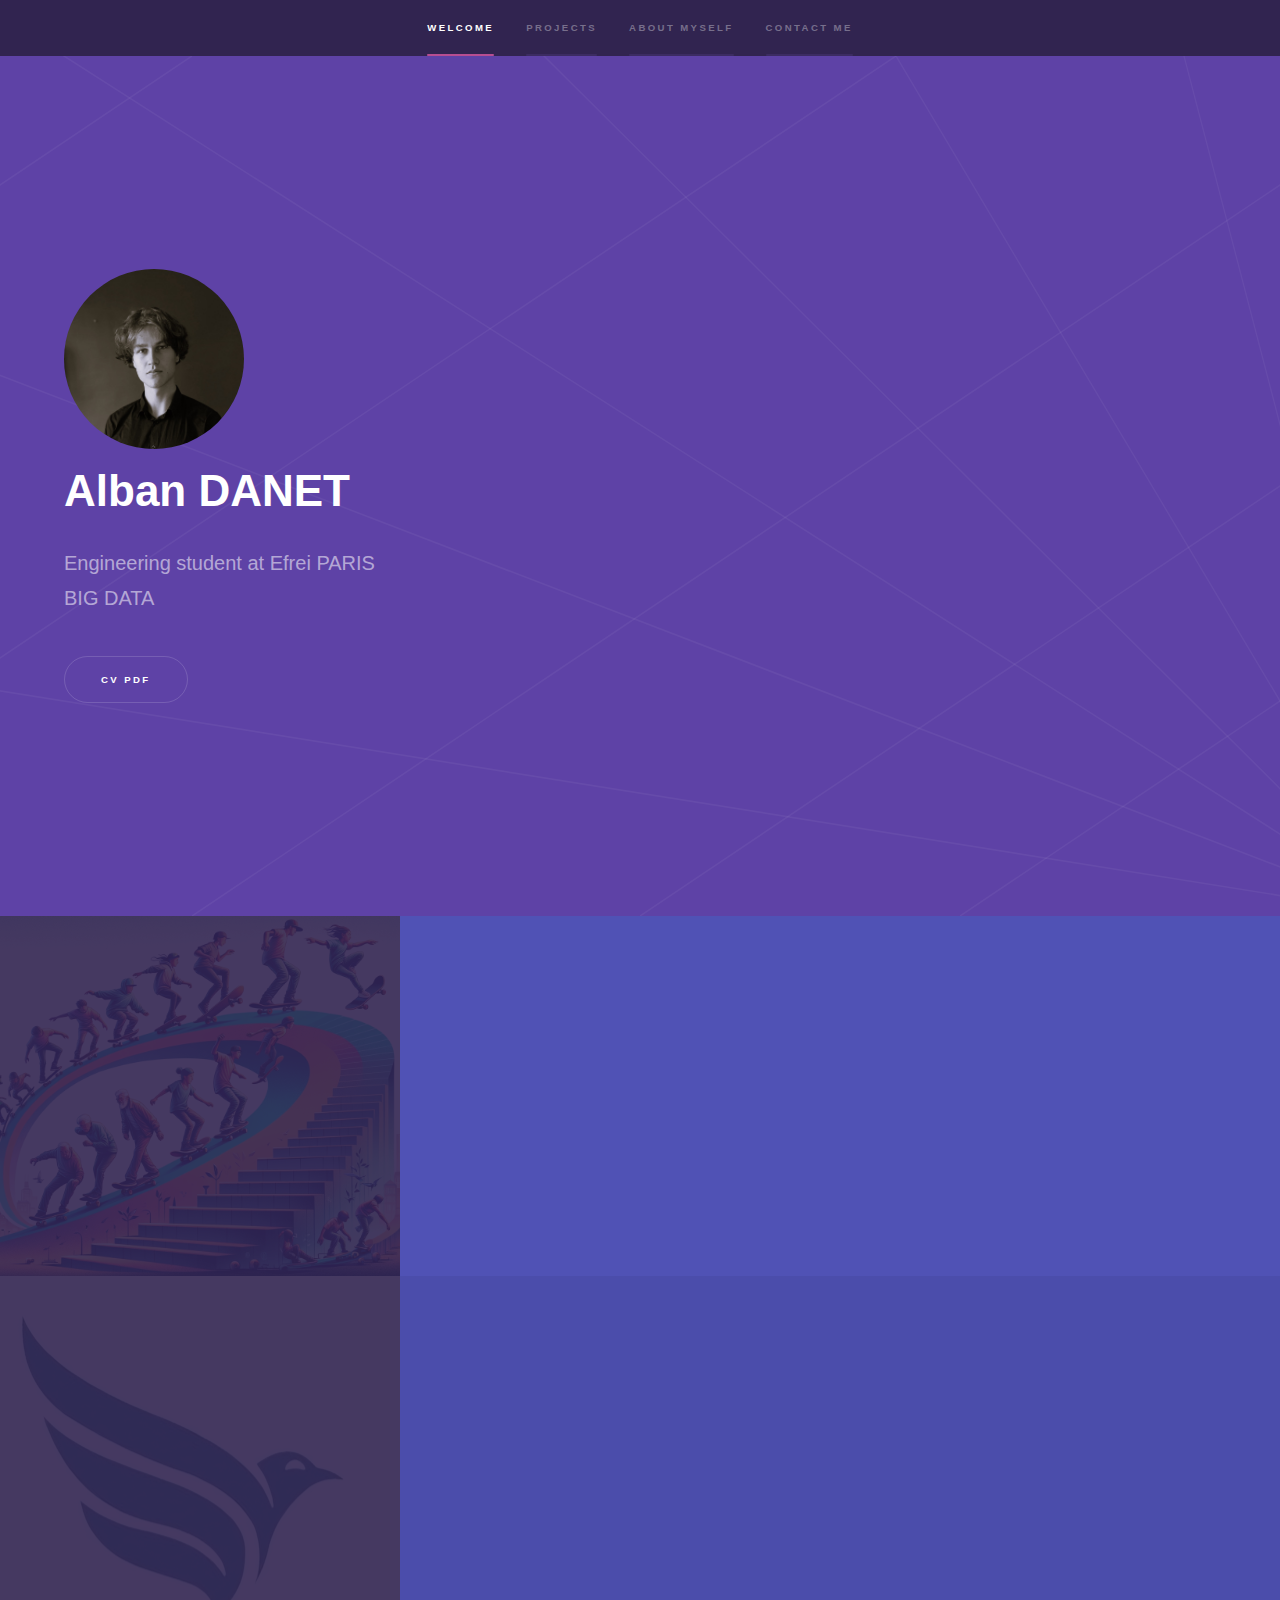
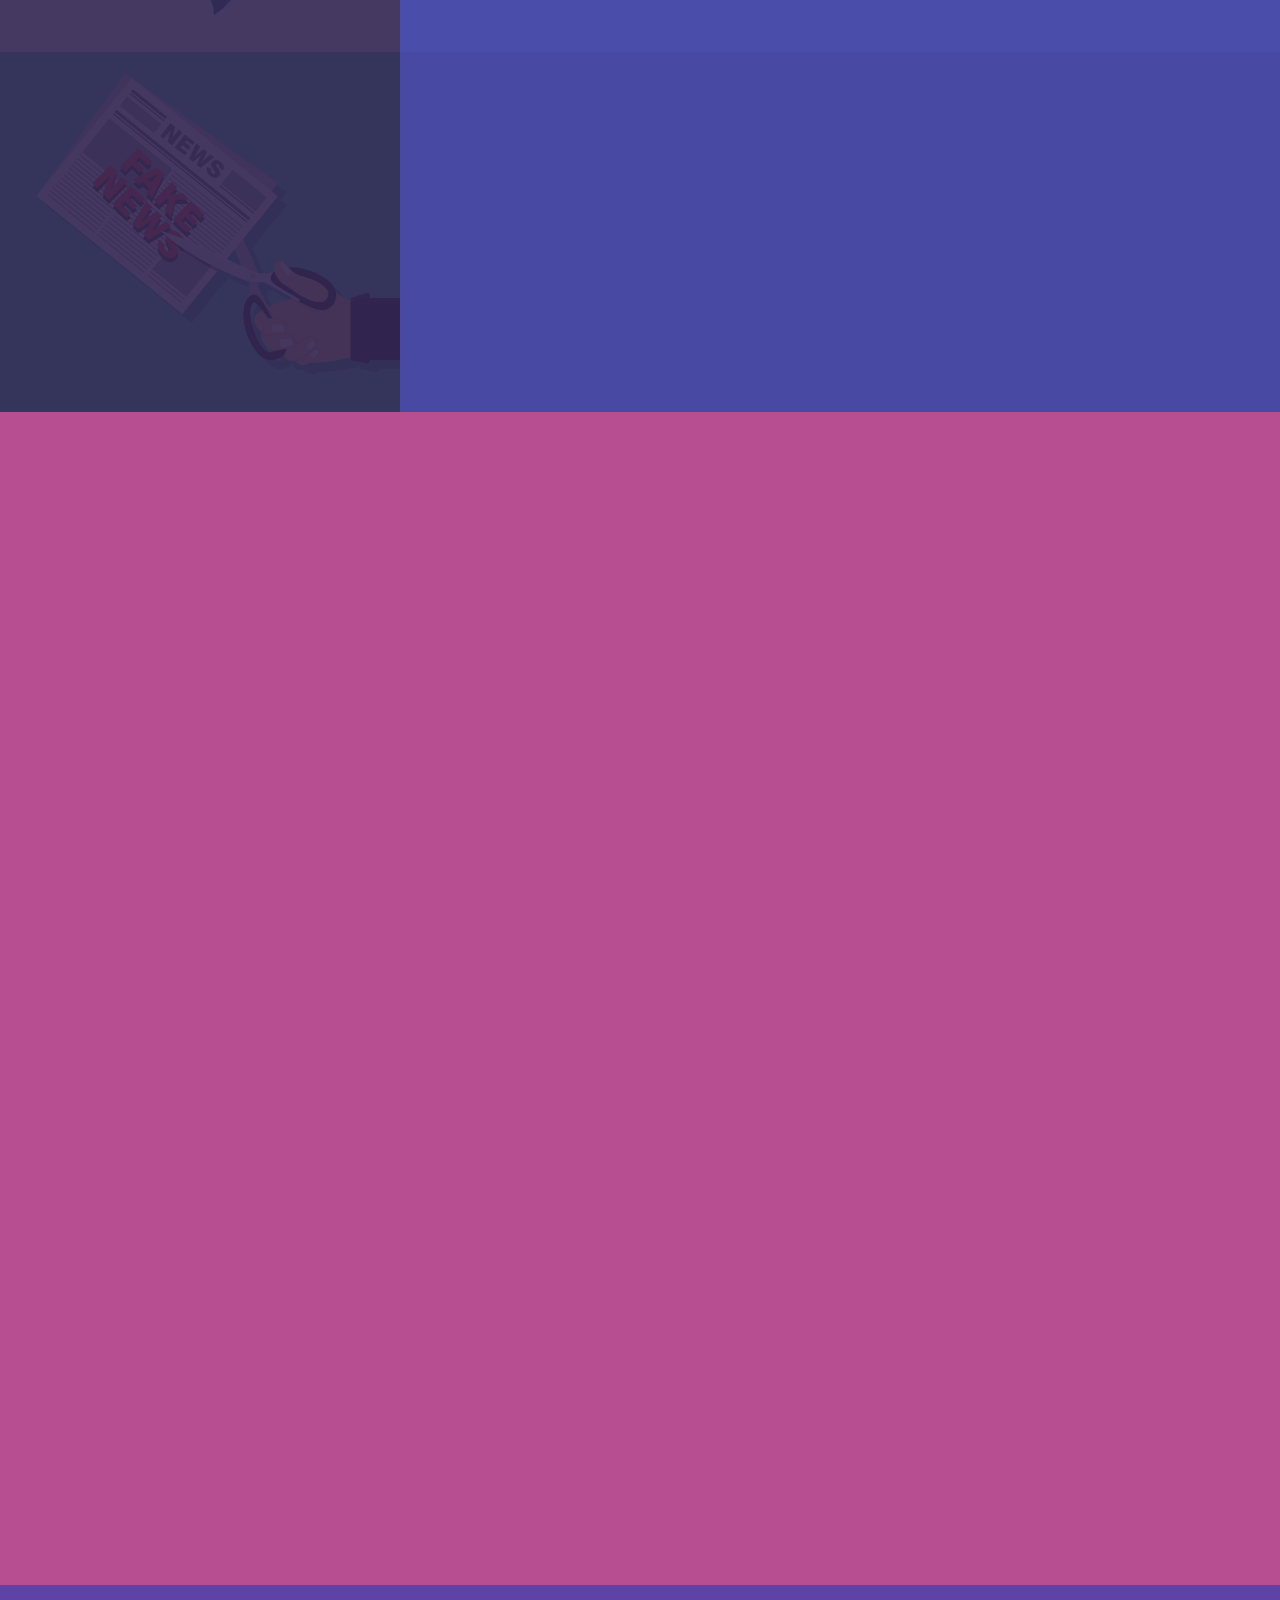
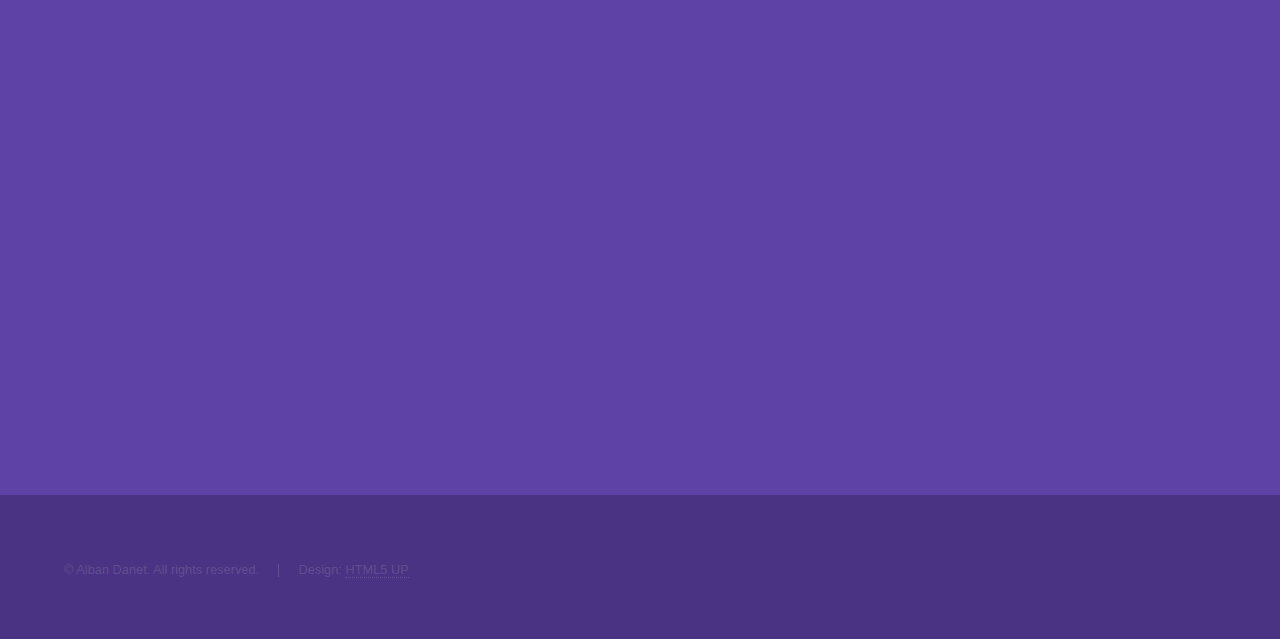
==== commit 08f363bc: "Update index.html" ====
--- a/index.html
+++ b/index.html
@@ -45,7 +45,7 @@
 							<img src="images/photo_profil_nb.jpg" style="width:180px; height:180px; object-fit: cover; border-radius: 50%; display: inline-block;">
 							<h1>Alban DANET</h1>
 							<p>Engineering student at Efrei PARIS<br />
-							Data science & data analysis</p>
+							BIG DATA</p>
 							<ul class="actions">
 								<li><a href="images/cv_Alban_DANET_2023.pdf" class="button">CV PDF</a></li>
 							</ul>
@@ -158,7 +158,7 @@
 							<li>
 								<h3>Connect with me</h3>
 								<ul class="icons">
-									<li><a href="https://github.com/albandanet" class="icon brands fa-github"><span class="label">GitHub</span></a></li>
+									<li><a href="https://github.com/albiche" class="icon brands fa-github"><span class="label">GitHub</span></a></li>
 									<li><a href="https://fr.linkedin.com/in/alban-danet-a6b5591b9" class="icon brands fa-linkedin-in"><span class="label">LinkedIn</span></a></li>
 									<li><a href="mailto:alban.danet@efrei.net" class="icon solid fa-envelope"><span class="label">Email</span></a></li>
 								</ul>
@@ -189,4 +189,4 @@
 			<script src="assets/js/main.js"></script>
 
 	</body>
-</html>+</html>
